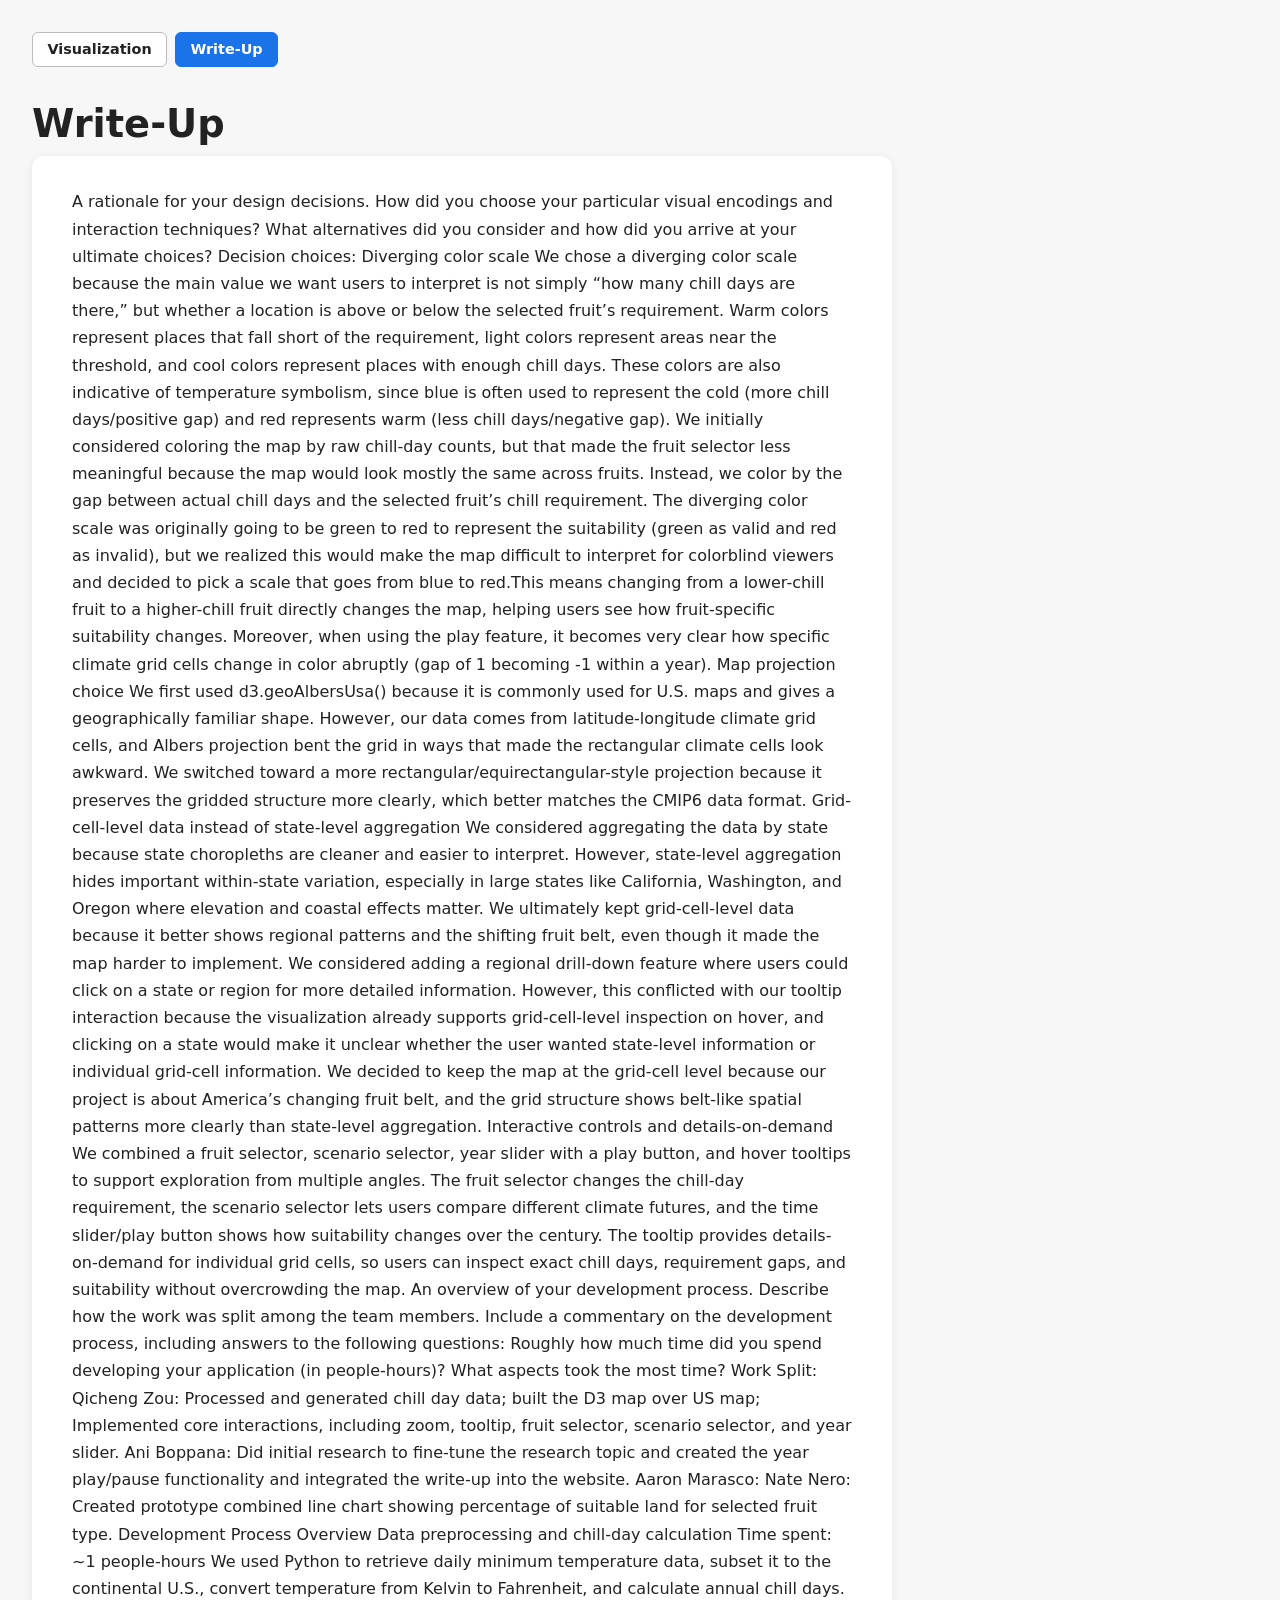
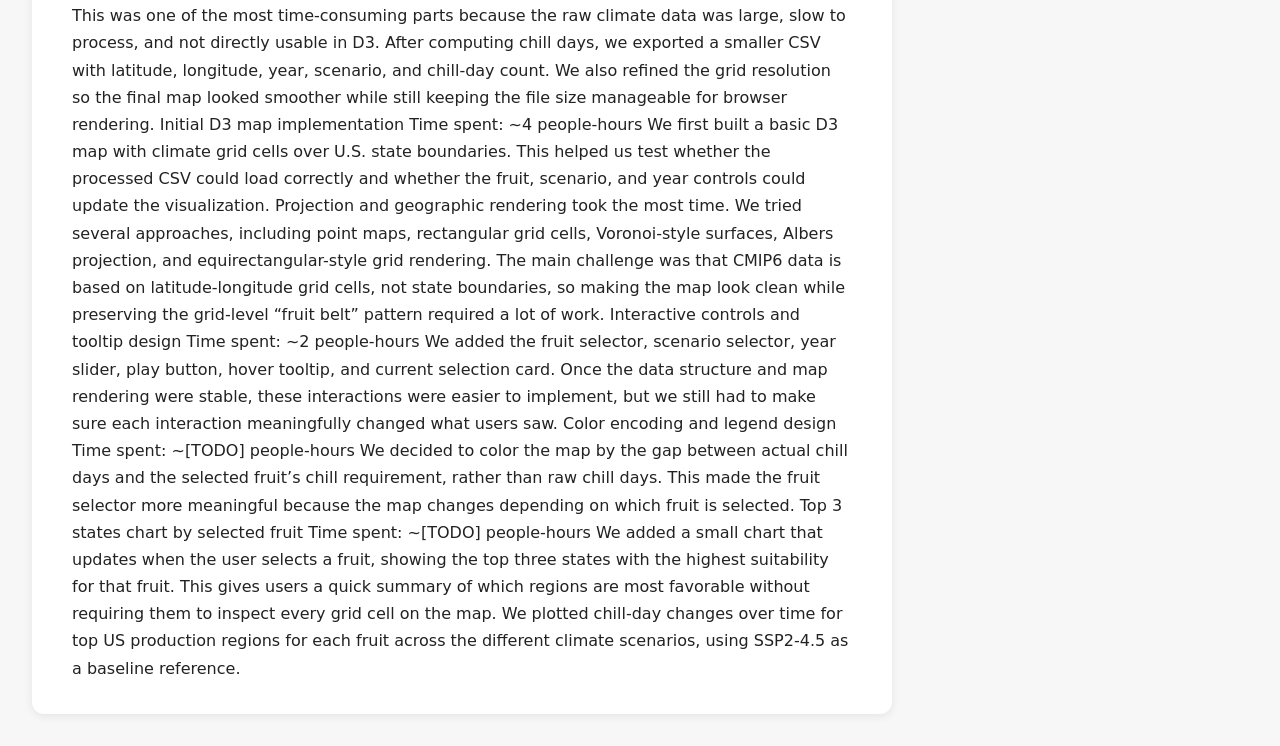
==== writeup.html @ fbb4bd8d "Create writeup.html for project documentation Added a detailed write-up on the Winter Chill Fruit Su" ====
<!DOCTYPE html>
<html lang="en">
<head>
  <meta charset="UTF-8" />
  <meta name="viewport" content="width=device-width, initial-scale=1.0" />
  <title>Write-Up — Winter Chill Fruit Suitability</title>
  <link rel="stylesheet" href="style.css" />
  <style>
    nav { display:flex; gap:0.5rem; margin-bottom:1.75rem; }
    nav a { display:inline-block; padding:0.35rem 0.9rem; border-radius:6px; border:1px solid #bbb; background:white; color:#222; font-weight:600; font-size:0.9rem; text-decoration:none; }
    nav a.active { background:#1a73e8; color:white; border-color:#1a73e8; }
    #writeup-card { background:white; border-radius:12px; padding:2rem 2.5rem; box-shadow:0 2px 10px rgb(0 0 0/.08); max-width:860px; }
    #writeup-body { min-height:300px; font-size:1rem; line-height:1.7; }
    #writeup-body h2 { border-bottom:1px solid #eee; padding-bottom:0.3em; }
    #writeup-body blockquote { border-left:4px solid #1a73e8; background:#f0f6ff; padding:0.6em 1.2em; margin:1em 0; border-radius:0 6px 6px 0; }
  </style>
</head>
<body>
  <main>
    <nav>
      <a href="index.html">Visualization</a>
      <a href="writeup.html" class="active">Write-Up</a>
    </nav>
    <h1>Write-Up</h1>
    <div id="writeup-card">
      <div id="writeup-body">
        A rationale for your design decisions. How did you choose your particular visual encodings and interaction techniques? What alternatives did you consider and how did you arrive at your ultimate choices?

Decision choices:
Diverging color scale
We chose a diverging color scale because the main value we want users to interpret is not simply “how many chill days are there,” but whether a location is above or below the selected fruit’s requirement. Warm colors represent places that fall short of the requirement, light colors represent areas near the threshold, and cool colors represent places with enough chill days. These colors are also indicative of temperature symbolism, since blue is often used to represent the cold (more chill days/positive gap) and red represents warm (less chill days/negative gap). We initially considered coloring the map by raw chill-day counts, but that made the fruit selector less meaningful because the map would look mostly the same across fruits. Instead, we color by the gap between actual chill days and the selected fruit’s chill requirement. The diverging color scale was originally going to be green to red to represent the suitability (green as valid and red as invalid), but we realized this would make the map difficult to interpret for colorblind viewers and decided to pick a scale that goes from blue to red.This means changing from a lower-chill fruit to a higher-chill fruit directly changes the map, helping users see how fruit-specific suitability changes. Moreover, when using the play feature, it becomes very clear how specific climate grid cells change in color abruptly (gap of 1 becoming -1 within a year). 
Map projection choice
We first used d3.geoAlbersUsa() because it is commonly used for U.S. maps and gives a geographically familiar shape. However, our data comes from latitude-longitude climate grid cells, and Albers projection bent the grid in ways that made the rectangular climate cells look awkward. We switched toward a more rectangular/equirectangular-style projection because it preserves the gridded structure more clearly, which better matches the CMIP6 data format.
Grid-cell-level data instead of state-level aggregation
We considered aggregating the data by state because state choropleths are cleaner and easier to interpret. However, state-level aggregation hides important within-state variation, especially in large states like California, Washington, and Oregon where elevation and coastal effects matter. We ultimately kept grid-cell-level data because it better shows regional patterns and the shifting fruit belt, even though it made the map harder to implement.
We considered adding a regional drill-down feature where users could click on a state or region for more detailed information. However, this conflicted with our tooltip interaction because the visualization already supports grid-cell-level inspection on hover, and clicking on a state would make it unclear whether the user wanted state-level information or individual grid-cell information. We decided to keep the map at the grid-cell level because our project is about America’s changing fruit belt, and the grid structure shows belt-like spatial patterns more clearly than state-level aggregation.
Interactive controls and details-on-demand
We combined a fruit selector, scenario selector, year slider with a play button, and hover tooltips to support exploration from multiple angles. The fruit selector changes the chill-day requirement, the scenario selector lets users compare different climate futures, and the time slider/play button shows how suitability changes over the century. The tooltip provides details-on-demand for individual grid cells, so users can inspect exact chill days, requirement gaps, and suitability without overcrowding the map.

An overview of your development process. Describe how the work was split among the team members. Include a commentary on the development process, including answers to the following questions: Roughly how much time did you spend developing your application (in people-hours)? What aspects took the most time?

Work Split:
Qicheng Zou: Processed and generated chill day data; built the D3 map over US map; Implemented core interactions, including zoom, tooltip, fruit selector, scenario selector, and year slider.
Ani Boppana: Did initial research to fine-tune the research topic and created the year play/pause functionality and integrated the write-up into the website.
Aaron Marasco:
Nate Nero: Created prototype combined line chart showing percentage of suitable land for selected fruit type.

Development Process Overview
Data preprocessing and chill-day calculation
Time spent: ~1 people-hours
We used Python to retrieve daily minimum temperature data, subset it to the continental U.S., convert temperature from Kelvin to Fahrenheit, and calculate annual chill days. This was one of the most time-consuming parts because the raw climate data was large, slow to process, and not directly usable in D3. After computing chill days, we exported a smaller CSV with latitude, longitude, year, scenario, and chill-day count. We also refined the grid resolution so the final map looked smoother while still keeping the file size manageable for browser rendering.
Initial D3 map implementation
Time spent: ~4 people-hours
We first built a basic D3 map with climate grid cells over U.S. state boundaries. This helped us test whether the processed CSV could load correctly and whether the fruit, scenario, and year controls could update the visualization. Projection and geographic rendering took the most time. We tried several approaches, including point maps, rectangular grid cells, Voronoi-style surfaces, Albers projection, and equirectangular-style grid rendering. The main challenge was that CMIP6 data is based on latitude-longitude grid cells, not state boundaries, so making the map look clean while preserving the grid-level “fruit belt” pattern required a lot of work.
Interactive controls and tooltip design
Time spent: ~2 people-hours
We added the fruit selector, scenario selector, year slider, play button, hover tooltip, and current selection card. Once the data structure and map rendering were stable, these interactions were easier to implement, but we still had to make sure each interaction meaningfully changed what users saw.
Color encoding and legend design
Time spent: ~[TODO] people-hours
We decided to color the map by the gap between actual chill days and the selected fruit’s chill requirement, rather than raw chill days. This made the fruit selector more meaningful because the map changes depending on which fruit is selected.
Top 3 states chart by selected fruit
Time spent: ~[TODO] people-hours
We added a small chart that updates when the user selects a fruit, showing the top three states with the highest suitability for that fruit. This gives users a quick summary of which regions are most favorable without requiring them to inspect every grid cell on the map. We plotted chill-day changes over time for top US production regions for each fruit across the different climate scenarios, using SSP2-4.5 as a baseline reference. 

      </div>
    </div>
  </main>
</body>
</html>
---- style.css ----
/* -----------------------------
   Global styles
----------------------------- */

* {
  box-sizing: border-box;
}

body {
  margin: 0;
  padding: 2rem;
  font-family: system-ui, sans-serif;
  background: #f7f7f7;
  color: #222;
  line-height: 1.5;
}

h1 {
  margin-top: 0;
  margin-bottom: 0.25rem;
  font-size: 2.4rem;
}

p {
  margin-top: 0;
}

/* -----------------------------
   Controls
----------------------------- */

#controls {
  display: flex;
  flex-wrap: wrap;
  gap: 2rem;
  align-items: center;

  background: white;
  border-radius: 12px;
  padding: 1rem 1.25rem;
  box-shadow: 0 2px 10px rgb(0 0 0 / 0.08);
  margin-bottom: 1.5rem;
}

label {
  display: flex;
  align-items: center;
  gap: 0.6rem;
  font-weight: 600;
}

select,
input[type="range"] {
  cursor: pointer;
}

select {
  padding: 0.35rem 0.5rem;
  border-radius: 6px;
  border: 1px solid #bbb;
  background: white;
}

input[type="range"] {
  width: 180px;
}

#year-label {
  font-weight: 700;
  min-width: 50px;
}

/* -----------------------------
   Main visualization layout
----------------------------- */

#vis-layout {
  display: grid;
  grid-template-columns: minmax(0, 1fr) 320px;
  gap: 1.5rem;
  align-items: start;
  margin-bottom: 1.5rem;
}

#chart-section {
  background: white;
  border-radius: 12px;
  padding: 1rem;
  box-shadow: 0 2px 10px rgb(0 0 0 / 0.08);
  overflow: hidden;
}

#map {
  width: 100%;
  height: auto;
  display: block;
  background: #f7f7f7;
  border-radius: 10px;
}

/* -----------------------------
   Sidebar (right column)
----------------------------- */

#sidebar {
  display: flex;
  flex-direction: column;
  gap: 1rem;
}

/* -----------------------------
   Current selection panel
----------------------------- */

#details {
  background: white;
  border-radius: 12px;
  padding: 1.25rem;
  box-shadow: 0 2px 10px rgb(0 0 0 / 0.08);
}

#details h2 {
  margin-top: 0;
  margin-bottom: 1rem;
}

#selection-summary {
  margin: 0;
}

/* -----------------------------
   Legend
----------------------------- */

#legend {
  background: white;
  border-radius: 12px;
  padding: 1.25rem;
  box-shadow: 0 2px 10px rgb(0 0 0 / 0.08);
}

#legend h2 {
  margin: 0 0 0.5rem;
}

#legend-caption {
  margin: 0 0 0.75rem;
  font-size: 0.9rem;
  color: #444;
}

#legend-svg {
  width: 100%;
  height: auto;
  display: block;
}

.legend-help {
  margin: 0.6rem 0 0;
  font-size: 0.75rem;
  color: #666;
  line-height: 1.3;
}

/* -----------------------------
   Map cells
----------------------------- */

.climate-cell {
  transition: fill 0.25s ease;
}

.climate-cell:hover {
  stroke: black;
  stroke-width: 1px;
}

#production-caption {
  margin: 0 0 0.5rem;
  font-size: 0.85rem;
  color: #444;
}

.region-label text {
  paint-order: stroke;
  stroke: white;
  stroke-width: 3.5;
  stroke-linejoin: round;
  fill: #111;
  font-size: 11px;
  font-weight: 600;
  pointer-events: none;
  user-select: none;
}

.region-label circle {
  stroke: white;
  stroke-width: 1;
}

/* -----------------------------
   Impact chart
----------------------------- */

#impact-chart-section {
  background: white;
  border-radius: 12px;
  padding: 1rem 1.25rem 1.25rem;
  box-shadow: 0 2px 10px rgb(0 0 0 / 0.08);
  margin-bottom: 1.5rem;
}

#impact-chart-section h2 {
  margin: 0 0 0.25rem;
  font-size: 1.2rem;
}

#impact-chart-subtitle {
  margin: 0 0 0.5rem;
  font-size: 0.9rem;
  color: #555;
}

#impact-chart-legend {
  display: flex;
  flex-wrap: wrap;
  justify-content: center;
  gap: 1.25rem;
  font-size: 0.85rem;
  margin: 0.25rem 0 0.5rem;
  color: #333;
}

#impact-chart-legend .legend-item {
  display: inline-flex;
  align-items: center;
  gap: 0.4rem;
}

#impact-chart-legend .legend-swatch {
  display: inline-block;
  width: 22px;
  height: 3px;
  border-radius: 1px;
}

#impact-chart {
  width: 100%;
  height: auto;
  display: block;
}

.impact-chart-caption,
.impact-chart-note {
  margin: 0.5rem 0 0;
  font-size: 12px;
  color: #666;
  line-height: 1.4;
}

/* -----------------------------
   Tooltip
----------------------------- */

#tooltip {
  position: absolute;
  opacity: 0;
  pointer-events: none;

  background: white;
  color: #222;

  border: 1px solid #bbb;
  border-radius: 8px;

  padding: 0.75rem;
  font-size: 0.9rem;

  box-shadow: 0 4px 12px rgb(0 0 0 / 0.15);

  max-width: 260px;

  transition: opacity 0.12s ease;
}

/* -----------------------------
   Responsive
----------------------------- */

@media (max-width: 900px) {
  #vis-layout {
    grid-template-columns: 1fr;
  }
}

@media (max-width: 800px) {
  body {
    padding: 1rem;
  }

  #controls {
    flex-direction: column;
    align-items: flex-start;
    gap: 1rem;
  }

  input[type="range"] {
    width: 100%;
  }
}

#play-btn {
  padding: 0.35rem 0.9rem;
  border-radius: 6px;
  border: 1px solid #bbb;
  background: white;
  font-weight: 600;
  font-size: 0.9rem;
  cursor: pointer;
  transition: background 0.15s, color 0.15s, border-color 0.15s;
  white-space: nowrap;
}

#play-btn:hover {
  background: #f0f0f0;
}

#play-btn.playing {
  background: #1a73e8;
  color: white;
  border-color: #1a73e8;
}

#play-btn.playing:hover {
  background: #1558b0;
}
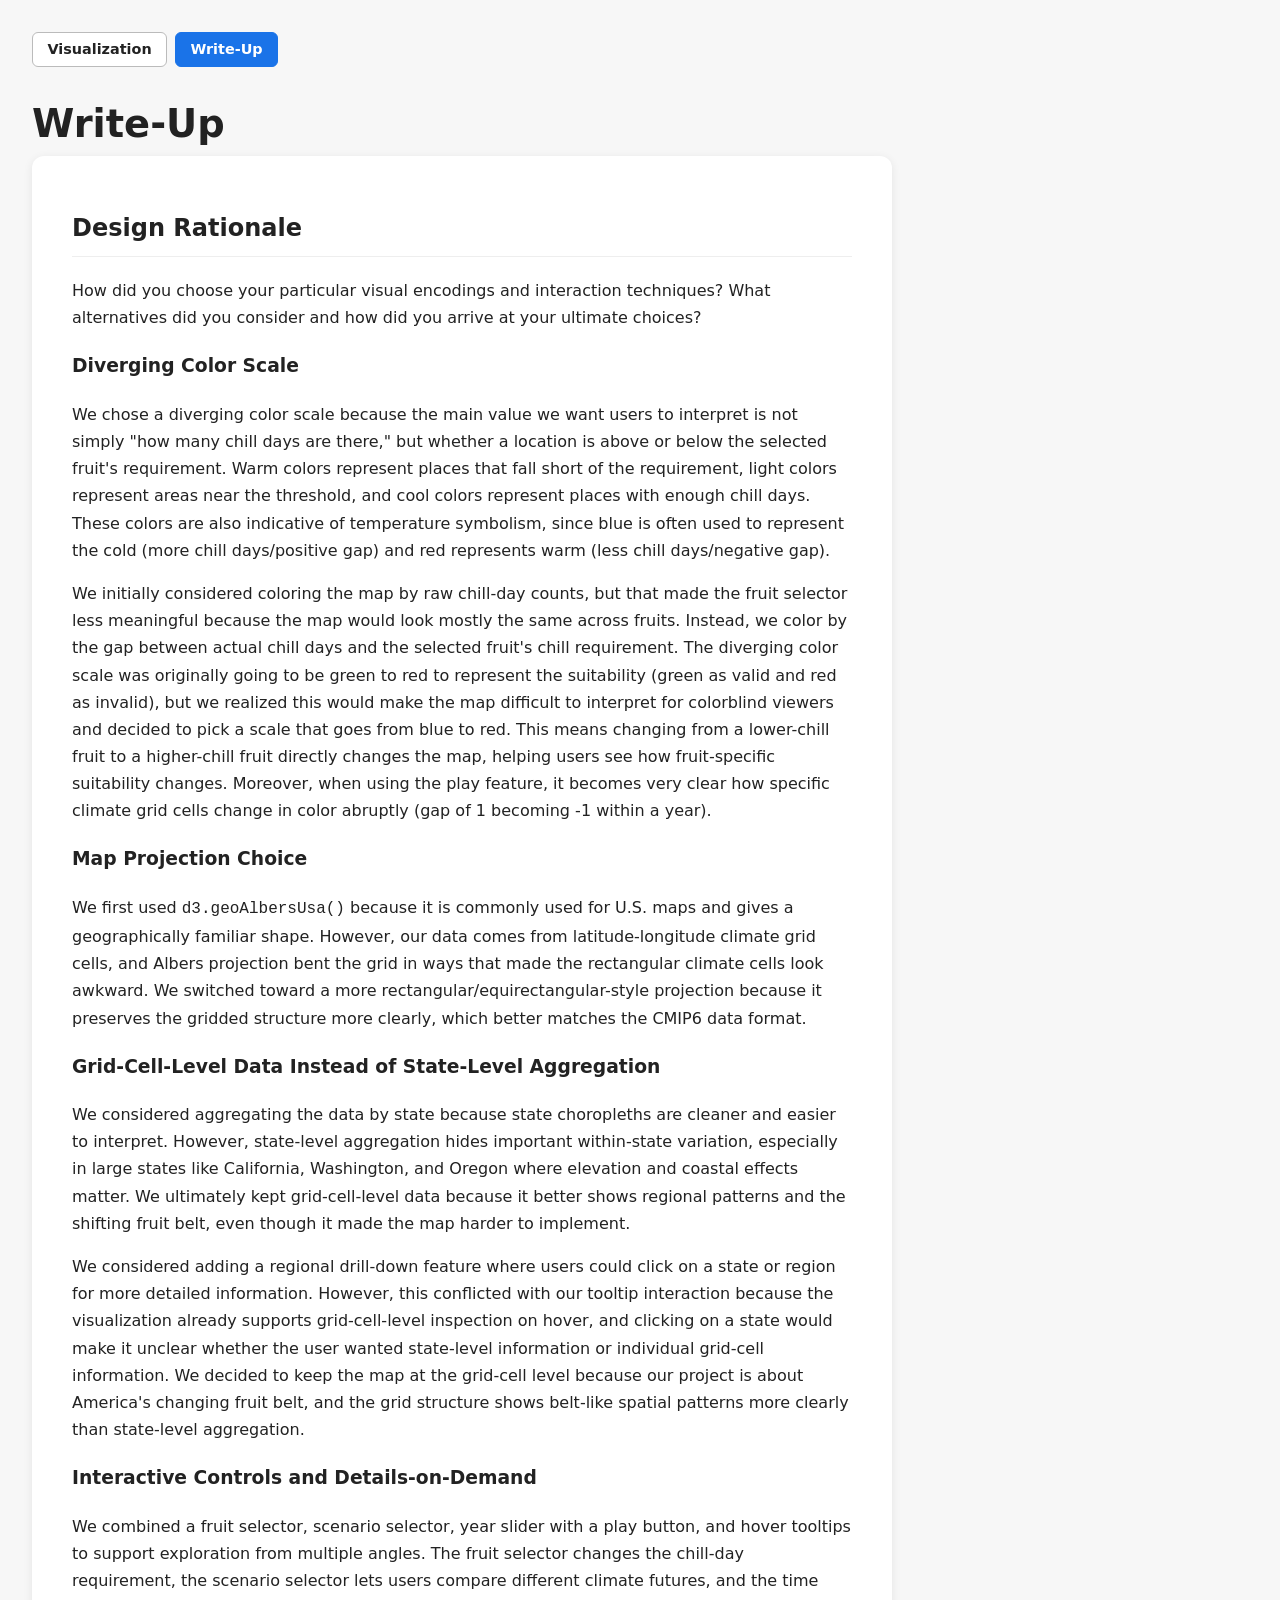
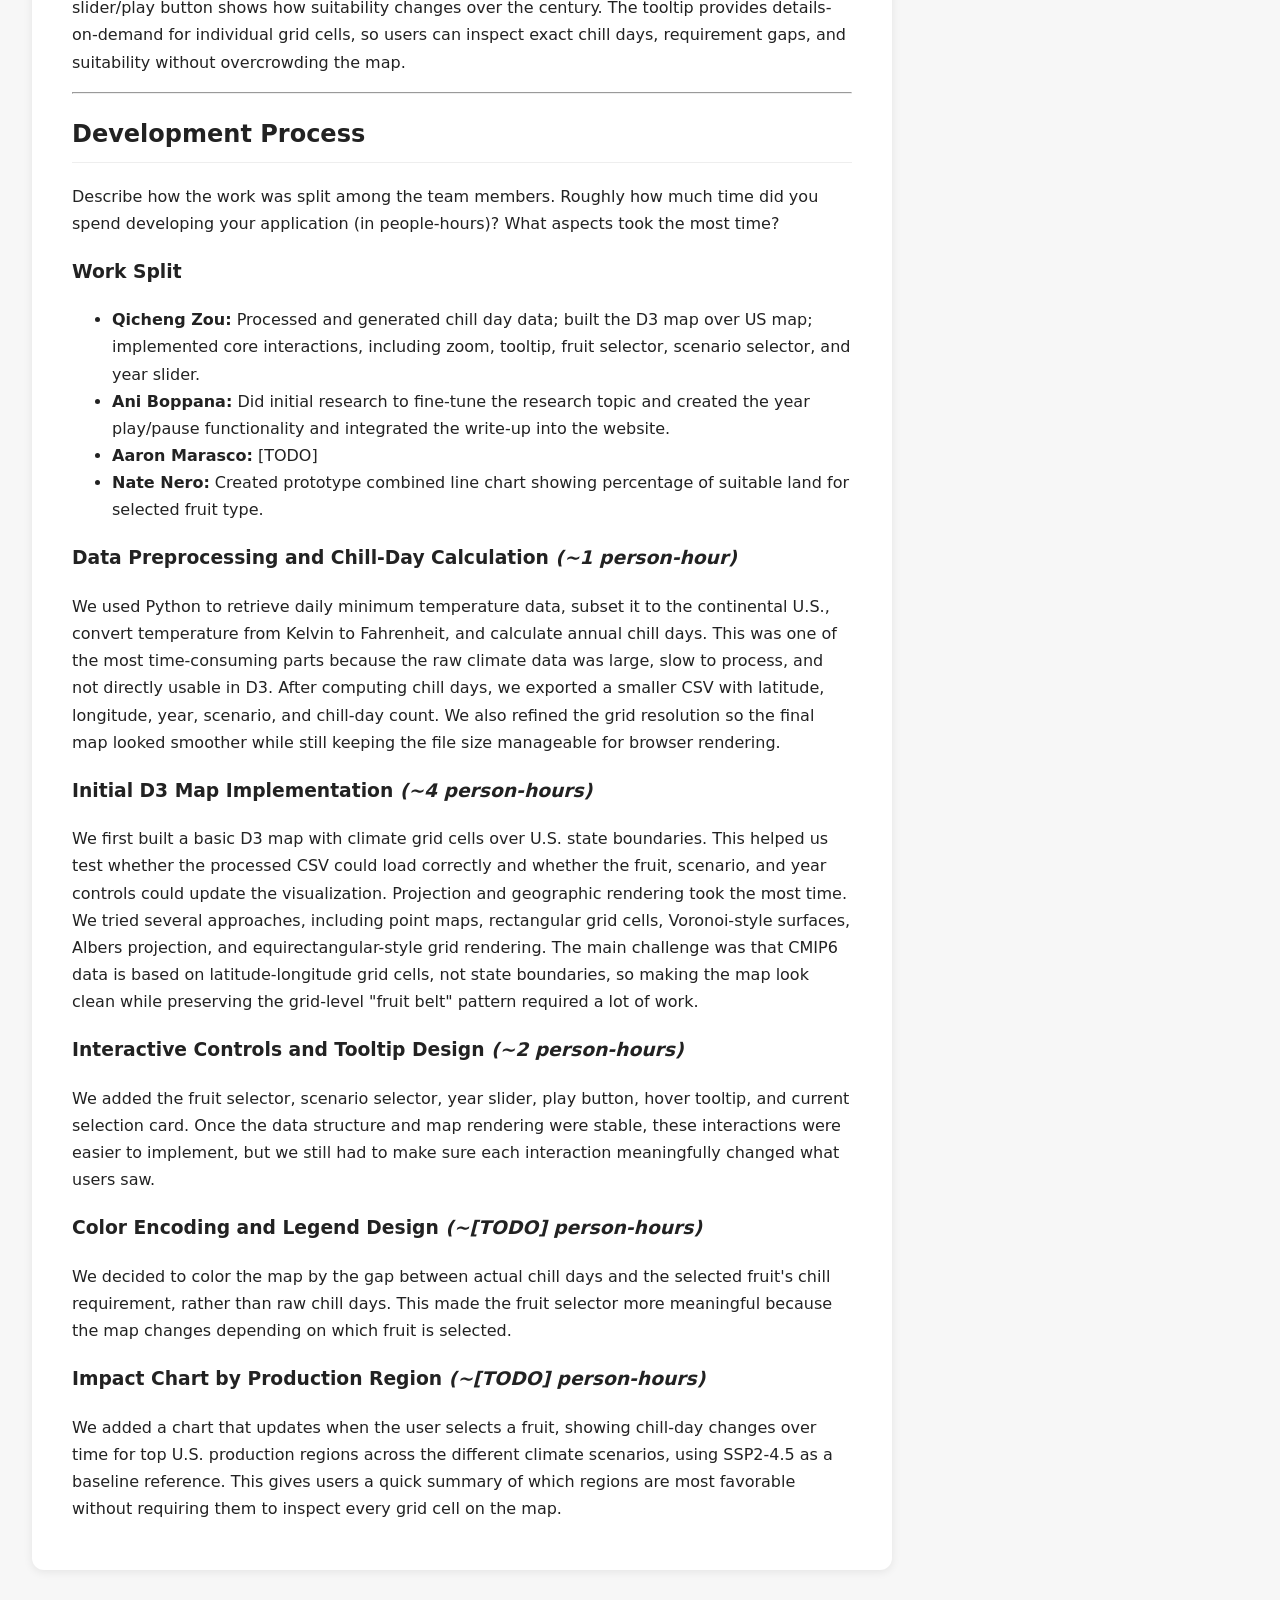
==== commit f5342e18: "Update writeup.html" ====
--- a/writeup.html
+++ b/writeup.html
@@ -24,45 +24,53 @@
     <h1>Write-Up</h1>
     <div id="writeup-card">
       <div id="writeup-body">
-        A rationale for your design decisions. How did you choose your particular visual encodings and interaction techniques? What alternatives did you consider and how did you arrive at your ultimate choices?
 
-Decision choices:
-Diverging color scale
-We chose a diverging color scale because the main value we want users to interpret is not simply “how many chill days are there,” but whether a location is above or below the selected fruit’s requirement. Warm colors represent places that fall short of the requirement, light colors represent areas near the threshold, and cool colors represent places with enough chill days. These colors are also indicative of temperature symbolism, since blue is often used to represent the cold (more chill days/positive gap) and red represents warm (less chill days/negative gap). We initially considered coloring the map by raw chill-day counts, but that made the fruit selector less meaningful because the map would look mostly the same across fruits. Instead, we color by the gap between actual chill days and the selected fruit’s chill requirement. The diverging color scale was originally going to be green to red to represent the suitability (green as valid and red as invalid), but we realized this would make the map difficult to interpret for colorblind viewers and decided to pick a scale that goes from blue to red.This means changing from a lower-chill fruit to a higher-chill fruit directly changes the map, helping users see how fruit-specific suitability changes. Moreover, when using the play feature, it becomes very clear how specific climate grid cells change in color abruptly (gap of 1 becoming -1 within a year). 
-Map projection choice
-We first used d3.geoAlbersUsa() because it is commonly used for U.S. maps and gives a geographically familiar shape. However, our data comes from latitude-longitude climate grid cells, and Albers projection bent the grid in ways that made the rectangular climate cells look awkward. We switched toward a more rectangular/equirectangular-style projection because it preserves the gridded structure more clearly, which better matches the CMIP6 data format.
-Grid-cell-level data instead of state-level aggregation
-We considered aggregating the data by state because state choropleths are cleaner and easier to interpret. However, state-level aggregation hides important within-state variation, especially in large states like California, Washington, and Oregon where elevation and coastal effects matter. We ultimately kept grid-cell-level data because it better shows regional patterns and the shifting fruit belt, even though it made the map harder to implement.
-We considered adding a regional drill-down feature where users could click on a state or region for more detailed information. However, this conflicted with our tooltip interaction because the visualization already supports grid-cell-level inspection on hover, and clicking on a state would make it unclear whether the user wanted state-level information or individual grid-cell information. We decided to keep the map at the grid-cell level because our project is about America’s changing fruit belt, and the grid structure shows belt-like spatial patterns more clearly than state-level aggregation.
-Interactive controls and details-on-demand
-We combined a fruit selector, scenario selector, year slider with a play button, and hover tooltips to support exploration from multiple angles. The fruit selector changes the chill-day requirement, the scenario selector lets users compare different climate futures, and the time slider/play button shows how suitability changes over the century. The tooltip provides details-on-demand for individual grid cells, so users can inspect exact chill days, requirement gaps, and suitability without overcrowding the map.
+  <h2>Design Rationale</h2>
+  <p>How did you choose your particular visual encodings and interaction techniques? What alternatives did you consider and how did you arrive at your ultimate choices?</p>
 
-An overview of your development process. Describe how the work was split among the team members. Include a commentary on the development process, including answers to the following questions: Roughly how much time did you spend developing your application (in people-hours)? What aspects took the most time?
+  <h3>Diverging Color Scale</h3>
+  <p>We chose a diverging color scale because the main value we want users to interpret is not simply "how many chill days are there," but whether a location is above or below the selected fruit's requirement. Warm colors represent places that fall short of the requirement, light colors represent areas near the threshold, and cool colors represent places with enough chill days. These colors are also indicative of temperature symbolism, since blue is often used to represent the cold (more chill days/positive gap) and red represents warm (less chill days/negative gap).</p>
+  <p>We initially considered coloring the map by raw chill-day counts, but that made the fruit selector less meaningful because the map would look mostly the same across fruits. Instead, we color by the gap between actual chill days and the selected fruit's chill requirement. The diverging color scale was originally going to be green to red to represent the suitability (green as valid and red as invalid), but we realized this would make the map difficult to interpret for colorblind viewers and decided to pick a scale that goes from blue to red. This means changing from a lower-chill fruit to a higher-chill fruit directly changes the map, helping users see how fruit-specific suitability changes. Moreover, when using the play feature, it becomes very clear how specific climate grid cells change in color abruptly (gap of 1 becoming -1 within a year).</p>
 
-Work Split:
-Qicheng Zou: Processed and generated chill day data; built the D3 map over US map; Implemented core interactions, including zoom, tooltip, fruit selector, scenario selector, and year slider.
-Ani Boppana: Did initial research to fine-tune the research topic and created the year play/pause functionality and integrated the write-up into the website.
-Aaron Marasco:
-Nate Nero: Created prototype combined line chart showing percentage of suitable land for selected fruit type.
+  <h3>Map Projection Choice</h3>
+  <p>We first used <code>d3.geoAlbersUsa()</code> because it is commonly used for U.S. maps and gives a geographically familiar shape. However, our data comes from latitude-longitude climate grid cells, and Albers projection bent the grid in ways that made the rectangular climate cells look awkward. We switched toward a more rectangular/equirectangular-style projection because it preserves the gridded structure more clearly, which better matches the CMIP6 data format.</p>
 
-Development Process Overview
-Data preprocessing and chill-day calculation
-Time spent: ~1 people-hours
-We used Python to retrieve daily minimum temperature data, subset it to the continental U.S., convert temperature from Kelvin to Fahrenheit, and calculate annual chill days. This was one of the most time-consuming parts because the raw climate data was large, slow to process, and not directly usable in D3. After computing chill days, we exported a smaller CSV with latitude, longitude, year, scenario, and chill-day count. We also refined the grid resolution so the final map looked smoother while still keeping the file size manageable for browser rendering.
-Initial D3 map implementation
-Time spent: ~4 people-hours
-We first built a basic D3 map with climate grid cells over U.S. state boundaries. This helped us test whether the processed CSV could load correctly and whether the fruit, scenario, and year controls could update the visualization. Projection and geographic rendering took the most time. We tried several approaches, including point maps, rectangular grid cells, Voronoi-style surfaces, Albers projection, and equirectangular-style grid rendering. The main challenge was that CMIP6 data is based on latitude-longitude grid cells, not state boundaries, so making the map look clean while preserving the grid-level “fruit belt” pattern required a lot of work.
-Interactive controls and tooltip design
-Time spent: ~2 people-hours
-We added the fruit selector, scenario selector, year slider, play button, hover tooltip, and current selection card. Once the data structure and map rendering were stable, these interactions were easier to implement, but we still had to make sure each interaction meaningfully changed what users saw.
-Color encoding and legend design
-Time spent: ~[TODO] people-hours
-We decided to color the map by the gap between actual chill days and the selected fruit’s chill requirement, rather than raw chill days. This made the fruit selector more meaningful because the map changes depending on which fruit is selected.
-Top 3 states chart by selected fruit
-Time spent: ~[TODO] people-hours
-We added a small chart that updates when the user selects a fruit, showing the top three states with the highest suitability for that fruit. This gives users a quick summary of which regions are most favorable without requiring them to inspect every grid cell on the map. We plotted chill-day changes over time for top US production regions for each fruit across the different climate scenarios, using SSP2-4.5 as a baseline reference. 
+  <h3>Grid-Cell-Level Data Instead of State-Level Aggregation</h3>
+  <p>We considered aggregating the data by state because state choropleths are cleaner and easier to interpret. However, state-level aggregation hides important within-state variation, especially in large states like California, Washington, and Oregon where elevation and coastal effects matter. We ultimately kept grid-cell-level data because it better shows regional patterns and the shifting fruit belt, even though it made the map harder to implement.</p>
+  <p>We considered adding a regional drill-down feature where users could click on a state or region for more detailed information. However, this conflicted with our tooltip interaction because the visualization already supports grid-cell-level inspection on hover, and clicking on a state would make it unclear whether the user wanted state-level information or individual grid-cell information. We decided to keep the map at the grid-cell level because our project is about America's changing fruit belt, and the grid structure shows belt-like spatial patterns more clearly than state-level aggregation.</p>
 
-      </div>
+  <h3>Interactive Controls and Details-on-Demand</h3>
+  <p>We combined a fruit selector, scenario selector, year slider with a play button, and hover tooltips to support exploration from multiple angles. The fruit selector changes the chill-day requirement, the scenario selector lets users compare different climate futures, and the time slider/play button shows how suitability changes over the century. The tooltip provides details-on-demand for individual grid cells, so users can inspect exact chill days, requirement gaps, and suitability without overcrowding the map.</p>
+
+  <hr>
+
+  <h2>Development Process</h2>
+  <p>Describe how the work was split among the team members. Roughly how much time did you spend developing your application (in people-hours)? What aspects took the most time?</p>
+
+  <h3>Work Split</h3>
+  <ul>
+    <li><strong>Qicheng Zou:</strong> Processed and generated chill day data; built the D3 map over US map; implemented core interactions, including zoom, tooltip, fruit selector, scenario selector, and year slider.</li>
+    <li><strong>Ani Boppana:</strong> Did initial research to fine-tune the research topic and created the year play/pause functionality and integrated the write-up into the website.</li>
+    <li><strong>Aaron Marasco:</strong> [TODO]</li>
+    <li><strong>Nate Nero:</strong> Created prototype combined line chart showing percentage of suitable land for selected fruit type.</li>
+  </ul>
+
+  <h3>Data Preprocessing and Chill-Day Calculation <em>(~1 person-hour)</em></h3>
+  <p>We used Python to retrieve daily minimum temperature data, subset it to the continental U.S., convert temperature from Kelvin to Fahrenheit, and calculate annual chill days. This was one of the most time-consuming parts because the raw climate data was large, slow to process, and not directly usable in D3. After computing chill days, we exported a smaller CSV with latitude, longitude, year, scenario, and chill-day count. We also refined the grid resolution so the final map looked smoother while still keeping the file size manageable for browser rendering.</p>
+
+  <h3>Initial D3 Map Implementation <em>(~4 person-hours)</em></h3>
+  <p>We first built a basic D3 map with climate grid cells over U.S. state boundaries. This helped us test whether the processed CSV could load correctly and whether the fruit, scenario, and year controls could update the visualization. Projection and geographic rendering took the most time. We tried several approaches, including point maps, rectangular grid cells, Voronoi-style surfaces, Albers projection, and equirectangular-style grid rendering. The main challenge was that CMIP6 data is based on latitude-longitude grid cells, not state boundaries, so making the map look clean while preserving the grid-level "fruit belt" pattern required a lot of work.</p>
+
+  <h3>Interactive Controls and Tooltip Design <em>(~2 person-hours)</em></h3>
+  <p>We added the fruit selector, scenario selector, year slider, play button, hover tooltip, and current selection card. Once the data structure and map rendering were stable, these interactions were easier to implement, but we still had to make sure each interaction meaningfully changed what users saw.</p>
+
+  <h3>Color Encoding and Legend Design <em>(~[TODO] person-hours)</em></h3>
+  <p>We decided to color the map by the gap between actual chill days and the selected fruit's chill requirement, rather than raw chill days. This made the fruit selector more meaningful because the map changes depending on which fruit is selected.</p>
+
+  <h3>Impact Chart by Production Region <em>(~[TODO] person-hours)</em></h3>
+  <p>We added a chart that updates when the user selects a fruit, showing chill-day changes over time for top U.S. production regions across the different climate scenarios, using SSP2-4.5 as a baseline reference. This gives users a quick summary of which regions are most favorable without requiring them to inspect every grid cell on the map.</p>
+
+</div>
     </div>
   </main>
 </body>
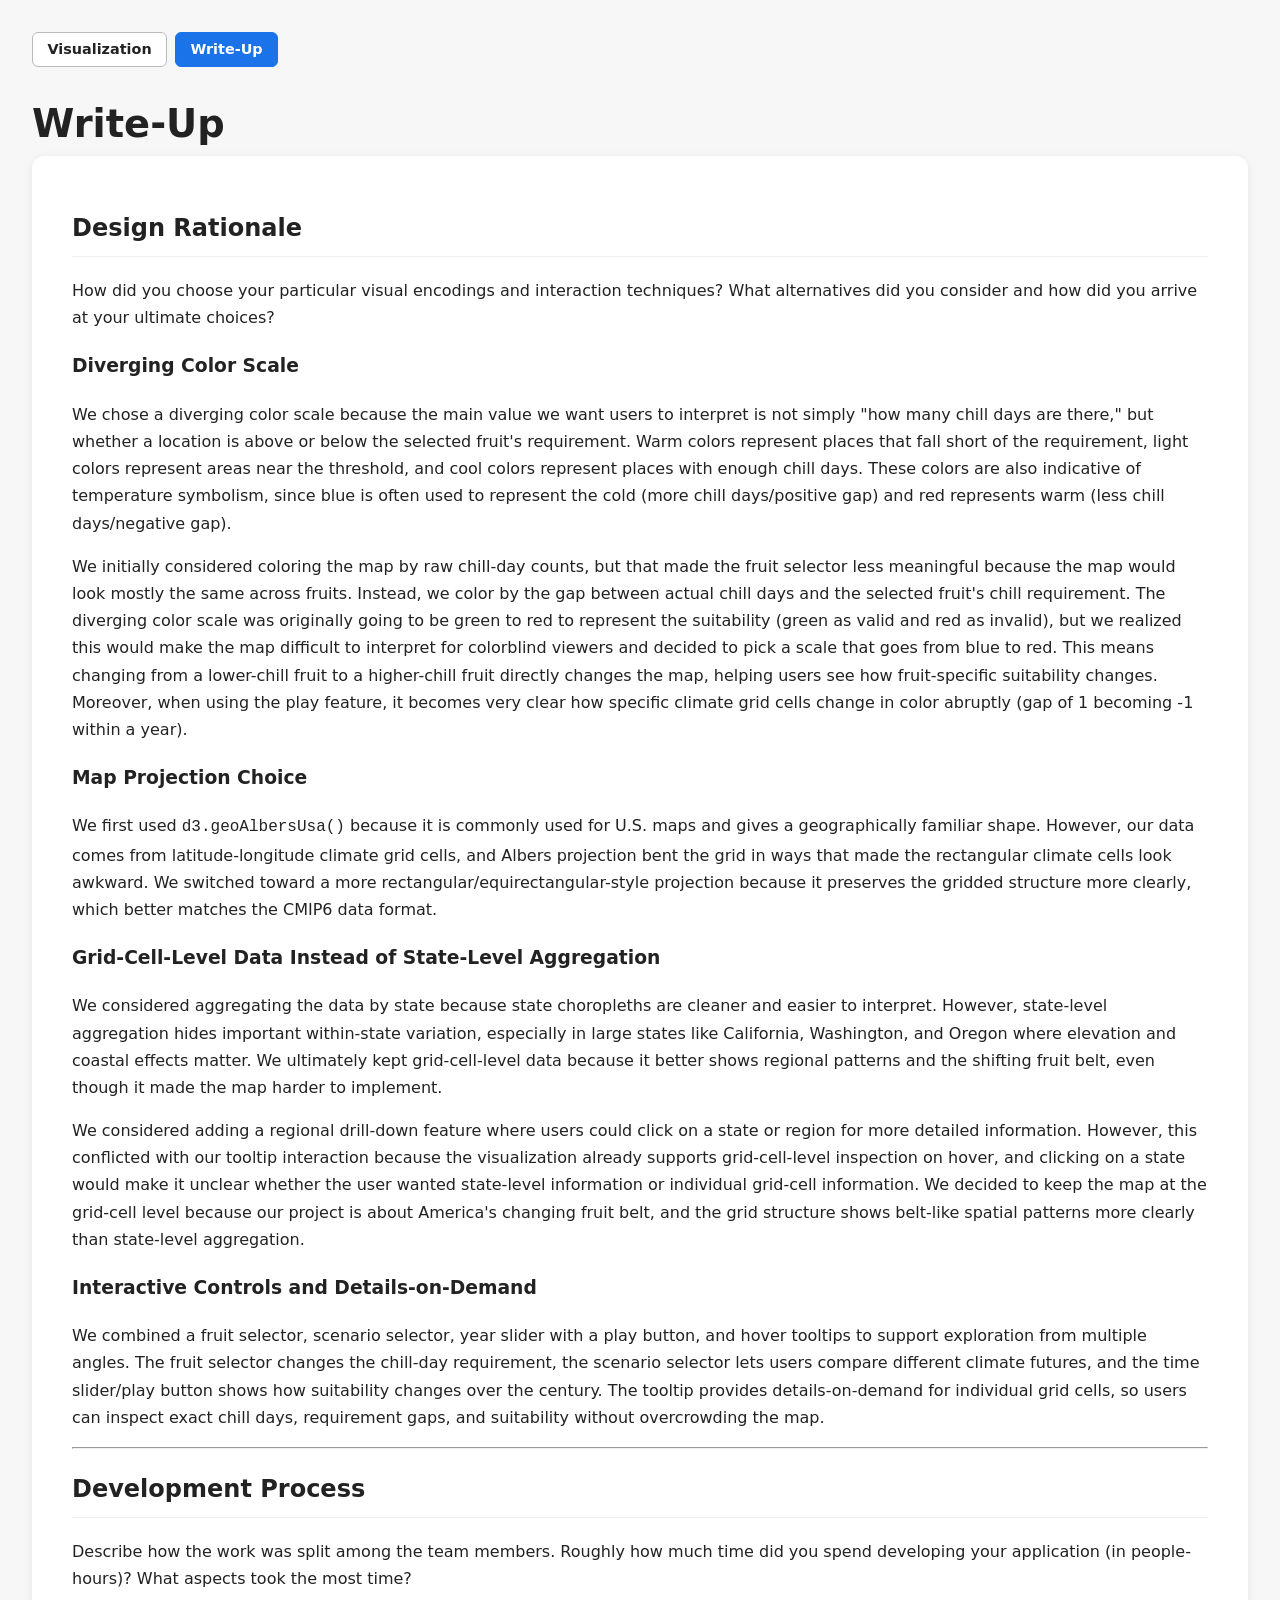
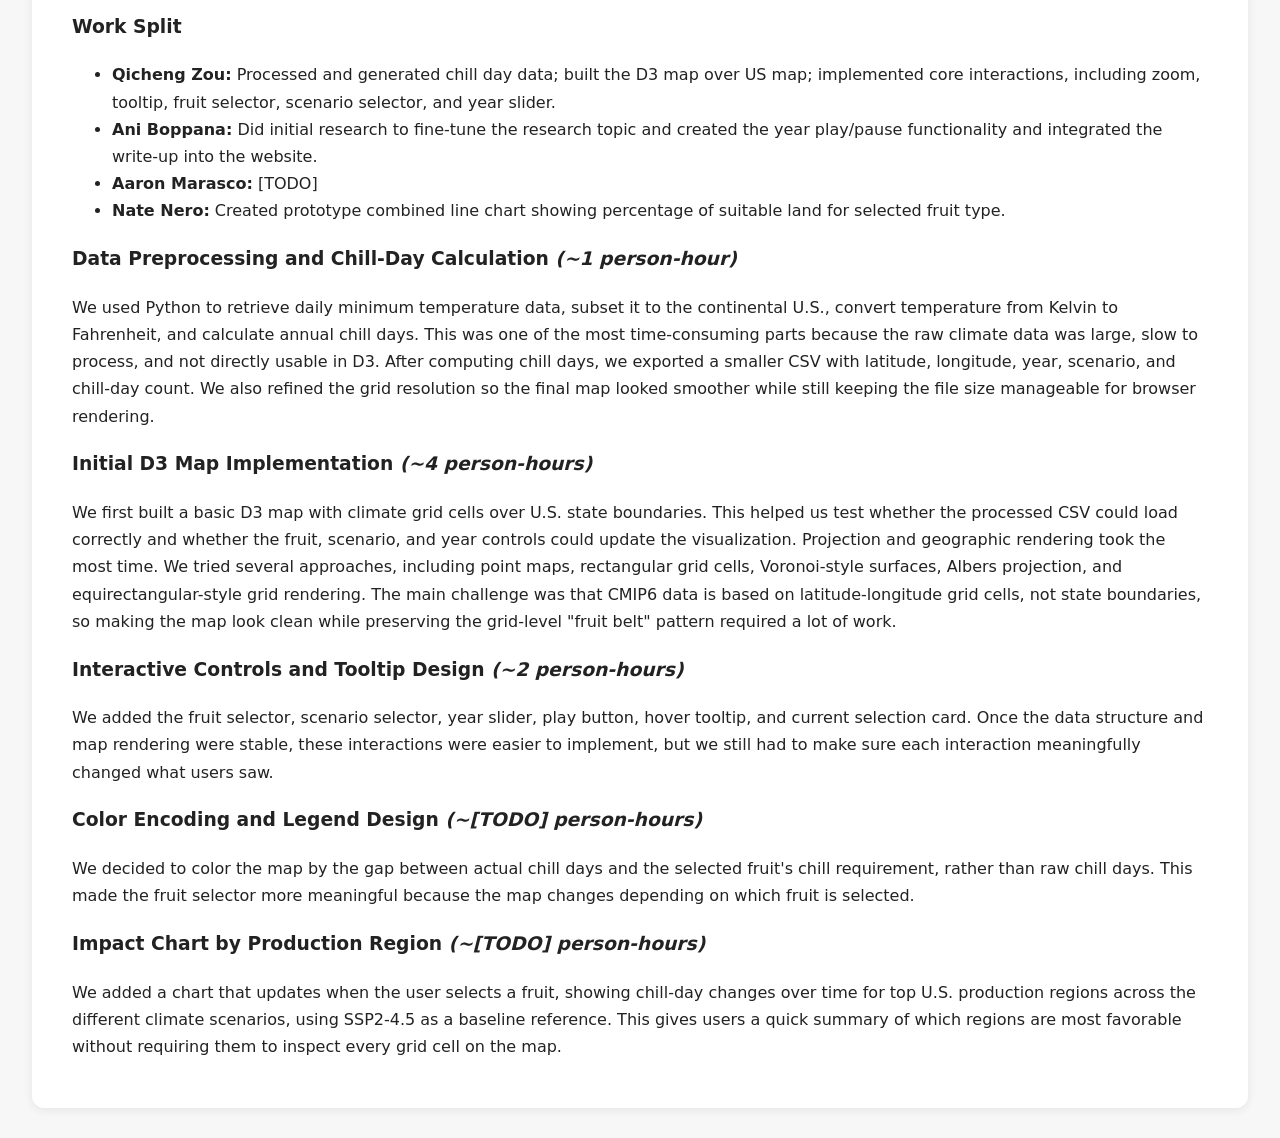
==== commit a96e117a: "Update writeup.html" ====
--- a/writeup.html
+++ b/writeup.html
@@ -9,7 +9,7 @@
     nav { display:flex; gap:0.5rem; margin-bottom:1.75rem; }
     nav a { display:inline-block; padding:0.35rem 0.9rem; border-radius:6px; border:1px solid #bbb; background:white; color:#222; font-weight:600; font-size:0.9rem; text-decoration:none; }
     nav a.active { background:#1a73e8; color:white; border-color:#1a73e8; }
-    #writeup-card { background:white; border-radius:12px; padding:2rem 2.5rem; box-shadow:0 2px 10px rgb(0 0 0/.08); max-width:860px; }
+    #writeup-card { background:white; border-radius:12px; padding:2rem 2.5rem; box-shadow:0 2px 10px rgb(0 0 0/.08); }
     #writeup-body { min-height:300px; font-size:1rem; line-height:1.7; }
     #writeup-body h2 { border-bottom:1px solid #eee; padding-bottom:0.3em; }
     #writeup-body blockquote { border-left:4px solid #1a73e8; background:#f0f6ff; padding:0.6em 1.2em; margin:1em 0; border-radius:0 6px 6px 0; }
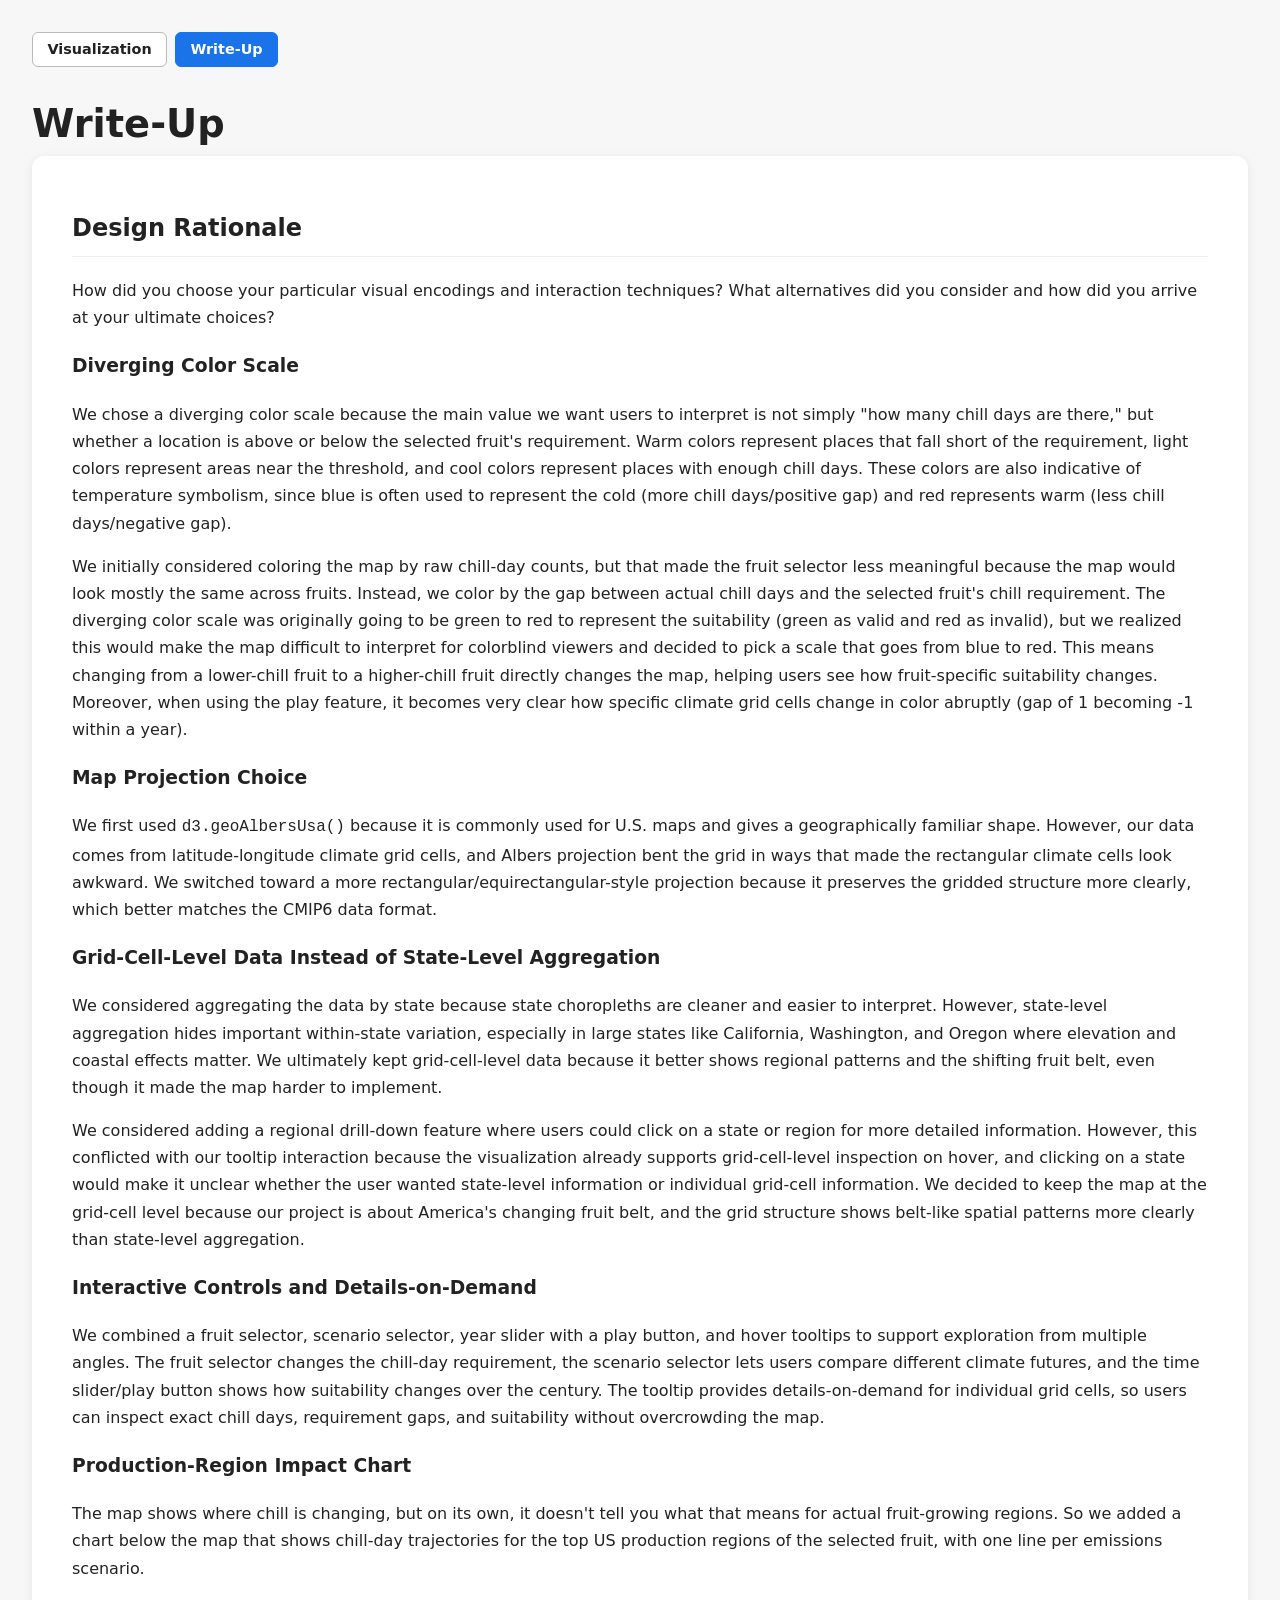
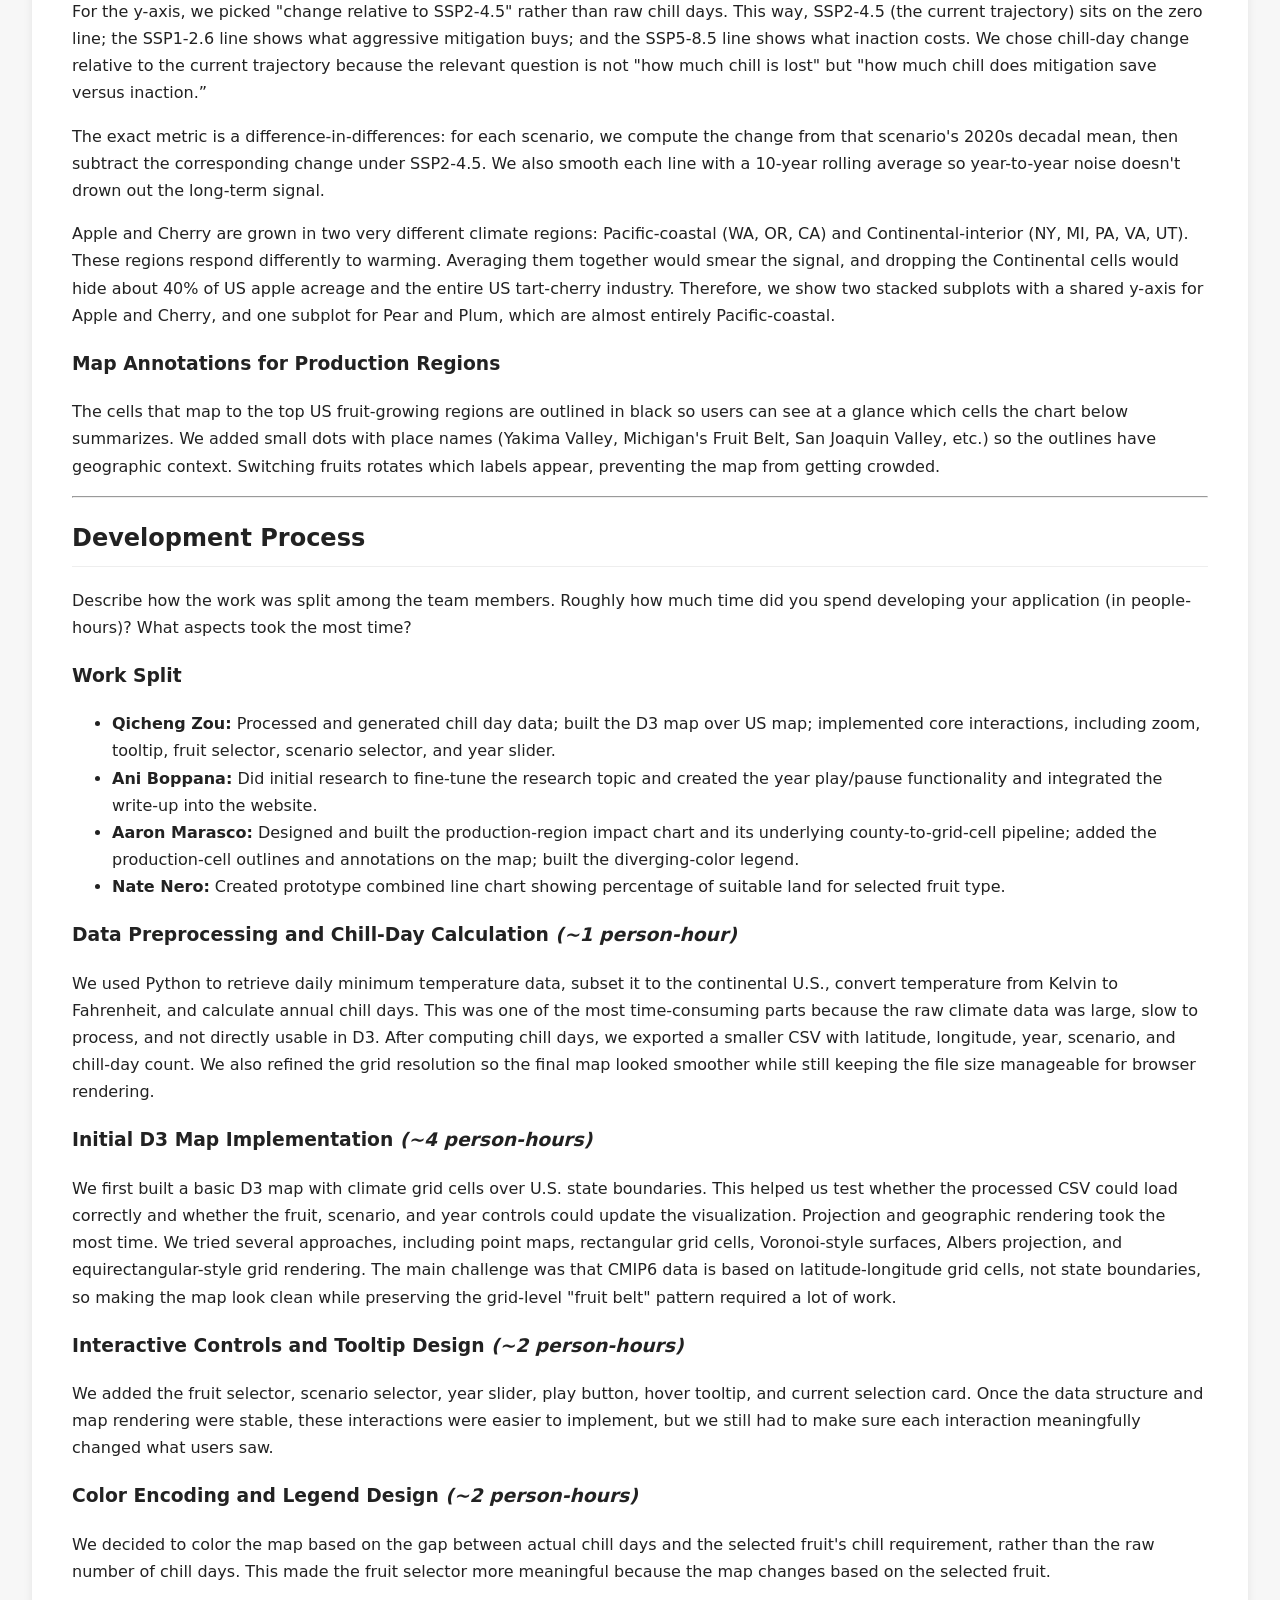
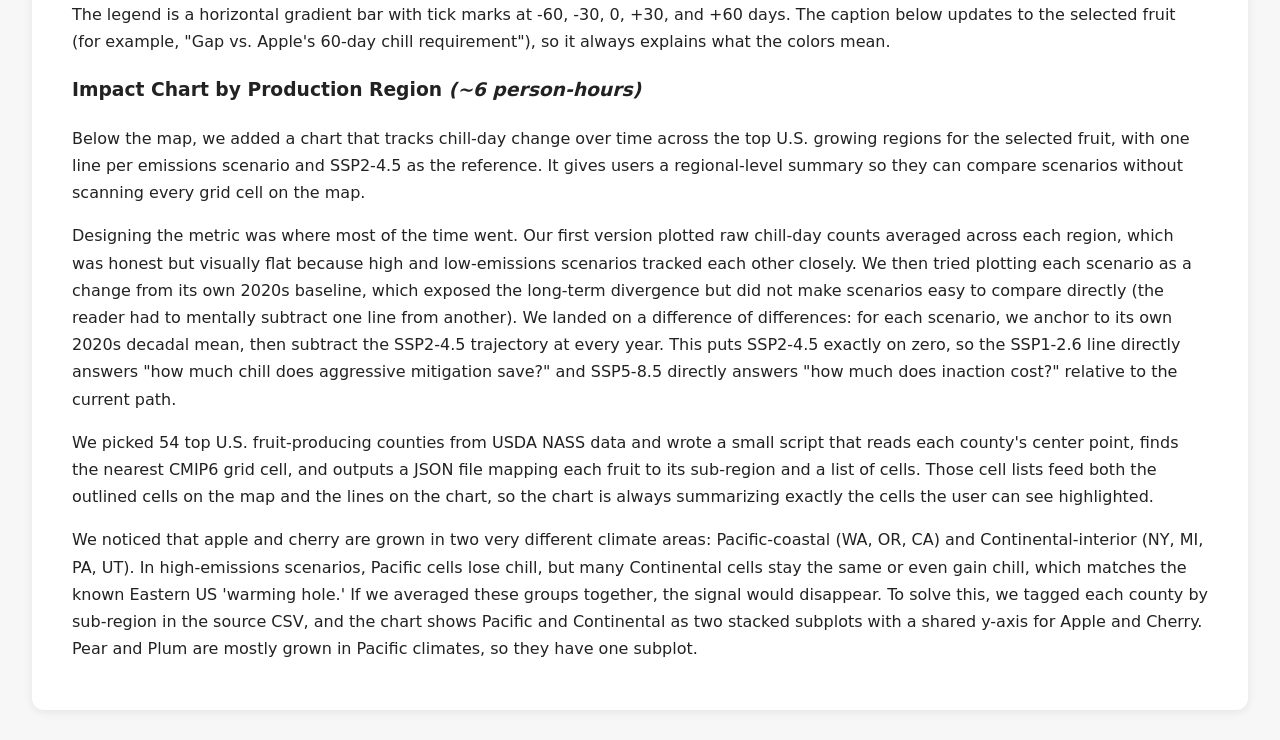
==== commit b2a1c1c5: "aaron-updated writeup.html" ====
--- a/writeup.html
+++ b/writeup.html
@@ -42,6 +42,15 @@
   <h3>Interactive Controls and Details-on-Demand</h3>
   <p>We combined a fruit selector, scenario selector, year slider with a play button, and hover tooltips to support exploration from multiple angles. The fruit selector changes the chill-day requirement, the scenario selector lets users compare different climate futures, and the time slider/play button shows how suitability changes over the century. The tooltip provides details-on-demand for individual grid cells, so users can inspect exact chill days, requirement gaps, and suitability without overcrowding the map.</p>
 
+  <h3>Production-Region Impact Chart</h3>
+  <p>The map shows where chill is changing, but on its own, it doesn't tell you what that means for actual fruit-growing regions. So we added a chart below the map that shows chill-day trajectories for the top US production regions of the selected fruit, with one line per emissions scenario.</p>
+  <p>For the y-axis, we picked "change relative to SSP2-4.5" rather than raw chill days. This way, SSP2-4.5 (the current trajectory) sits on the zero line; the SSP1-2.6 line shows what aggressive mitigation buys; and the SSP5-8.5 line shows what inaction costs. We chose chill-day change relative to the current trajectory because the relevant question is not "how much chill is lost" but "how much chill does mitigation save versus inaction.&rdquo;</p>
+  <p>The exact metric is a difference-in-differences: for each scenario, we compute the change from that scenario's 2020s decadal mean, then subtract the corresponding change under SSP2-4.5. We also smooth each line with a 10-year rolling average so year-to-year noise doesn't drown out the long-term signal.</p>
+  <p>Apple and Cherry are grown in two very different climate regions: Pacific-coastal (WA, OR, CA) and Continental-interior (NY, MI, PA, VA, UT). These regions respond differently to warming. Averaging them together would smear the signal, and dropping the Continental cells would hide about 40% of US apple acreage and the entire US tart-cherry industry. Therefore, we show two stacked subplots with a shared y-axis for Apple and Cherry, and one subplot for Pear and Plum, which are almost entirely Pacific-coastal.</p>
+
+  <h3>Map Annotations for Production Regions</h3>
+  <p>The cells that map to the top US fruit-growing regions are outlined in black so users can see at a glance which cells the chart below summarizes. We added small dots with place names (Yakima Valley, Michigan's Fruit Belt, San Joaquin Valley, etc.) so the outlines have geographic context. Switching fruits rotates which labels appear, preventing the map from getting crowded.</p>
+
   <hr>
 
   <h2>Development Process</h2>
@@ -51,7 +60,7 @@
   <ul>
     <li><strong>Qicheng Zou:</strong> Processed and generated chill day data; built the D3 map over US map; implemented core interactions, including zoom, tooltip, fruit selector, scenario selector, and year slider.</li>
     <li><strong>Ani Boppana:</strong> Did initial research to fine-tune the research topic and created the year play/pause functionality and integrated the write-up into the website.</li>
-    <li><strong>Aaron Marasco:</strong> [TODO]</li>
+    <li><strong>Aaron Marasco:</strong> Designed and built the production-region impact chart and its underlying county-to-grid-cell pipeline; added the production-cell outlines and annotations on the map; built the diverging-color legend.</li>
     <li><strong>Nate Nero:</strong> Created prototype combined line chart showing percentage of suitable land for selected fruit type.</li>
   </ul>
 
@@ -64,11 +73,15 @@
   <h3>Interactive Controls and Tooltip Design <em>(~2 person-hours)</em></h3>
   <p>We added the fruit selector, scenario selector, year slider, play button, hover tooltip, and current selection card. Once the data structure and map rendering were stable, these interactions were easier to implement, but we still had to make sure each interaction meaningfully changed what users saw.</p>
 
-  <h3>Color Encoding and Legend Design <em>(~[TODO] person-hours)</em></h3>
-  <p>We decided to color the map by the gap between actual chill days and the selected fruit's chill requirement, rather than raw chill days. This made the fruit selector more meaningful because the map changes depending on which fruit is selected.</p>
+  <h3>Color Encoding and Legend Design <em>(~2 person-hours)</em></h3>
+  <p>We decided to color the map based on the gap between actual chill days and the selected fruit's chill requirement, rather than the raw number of chill days. This made the fruit selector more meaningful because the map changes based on the selected fruit.</p>
+  <p>The legend is a horizontal gradient bar with tick marks at -60, -30, 0, +30, and +60 days. The caption below updates to the selected fruit (for example, "Gap vs. Apple's 60-day chill requirement"), so it always explains what the colors mean.</p>
 
-  <h3>Impact Chart by Production Region <em>(~[TODO] person-hours)</em></h3>
-  <p>We added a chart that updates when the user selects a fruit, showing chill-day changes over time for top U.S. production regions across the different climate scenarios, using SSP2-4.5 as a baseline reference. This gives users a quick summary of which regions are most favorable without requiring them to inspect every grid cell on the map.</p>
+  <h3>Impact Chart by Production Region <em>(~6 person-hours)</em></h3>
+  <p>Below the map, we added a chart that tracks chill-day change over time across the top U.S. growing regions for the selected fruit, with one line per emissions scenario and SSP2-4.5 as the reference. It gives users a regional-level summary so they can compare scenarios without scanning every grid cell on the map.</p>
+  <p>Designing the metric was where most of the time went. Our first version plotted raw chill-day counts averaged across each region, which was honest but visually flat because high and low-emissions scenarios tracked each other closely. We then tried plotting each scenario as a change from its own 2020s baseline, which exposed the long-term divergence but did not make scenarios easy to compare directly (the reader had to mentally subtract one line from another). We landed on a difference of differences: for each scenario, we anchor to its own 2020s decadal mean, then subtract the SSP2-4.5 trajectory at every year. This puts SSP2-4.5 exactly on zero, so the SSP1-2.6 line directly answers "how much chill does aggressive mitigation save?" and SSP5-8.5 directly answers "how much does inaction cost?" relative to the current path.</p>
+  <p>We picked 54 top U.S. fruit-producing counties from USDA NASS data and wrote a small script that reads each county's center point, finds the nearest CMIP6 grid cell, and outputs a JSON file mapping each fruit to its sub-region and a list of cells. Those cell lists feed both the outlined cells on the map and the lines on the chart, so the chart is always summarizing exactly the cells the user can see highlighted.</p>
+  <p>We noticed that apple and cherry are grown in two very different climate areas: Pacific-coastal (WA, OR, CA) and Continental-interior (NY, MI, PA, UT). In high-emissions scenarios, Pacific cells lose chill, but many Continental cells stay the same or even gain chill, which matches the known Eastern US 'warming hole.' If we averaged these groups together, the signal would disappear. To solve this, we tagged each county by sub-region in the source CSV, and the chart shows Pacific and Continental as two stacked subplots with a shared y-axis for Apple and Cherry. Pear and Plum are mostly grown in Pacific climates, so they have one subplot.</p>
 
 </div>
     </div>
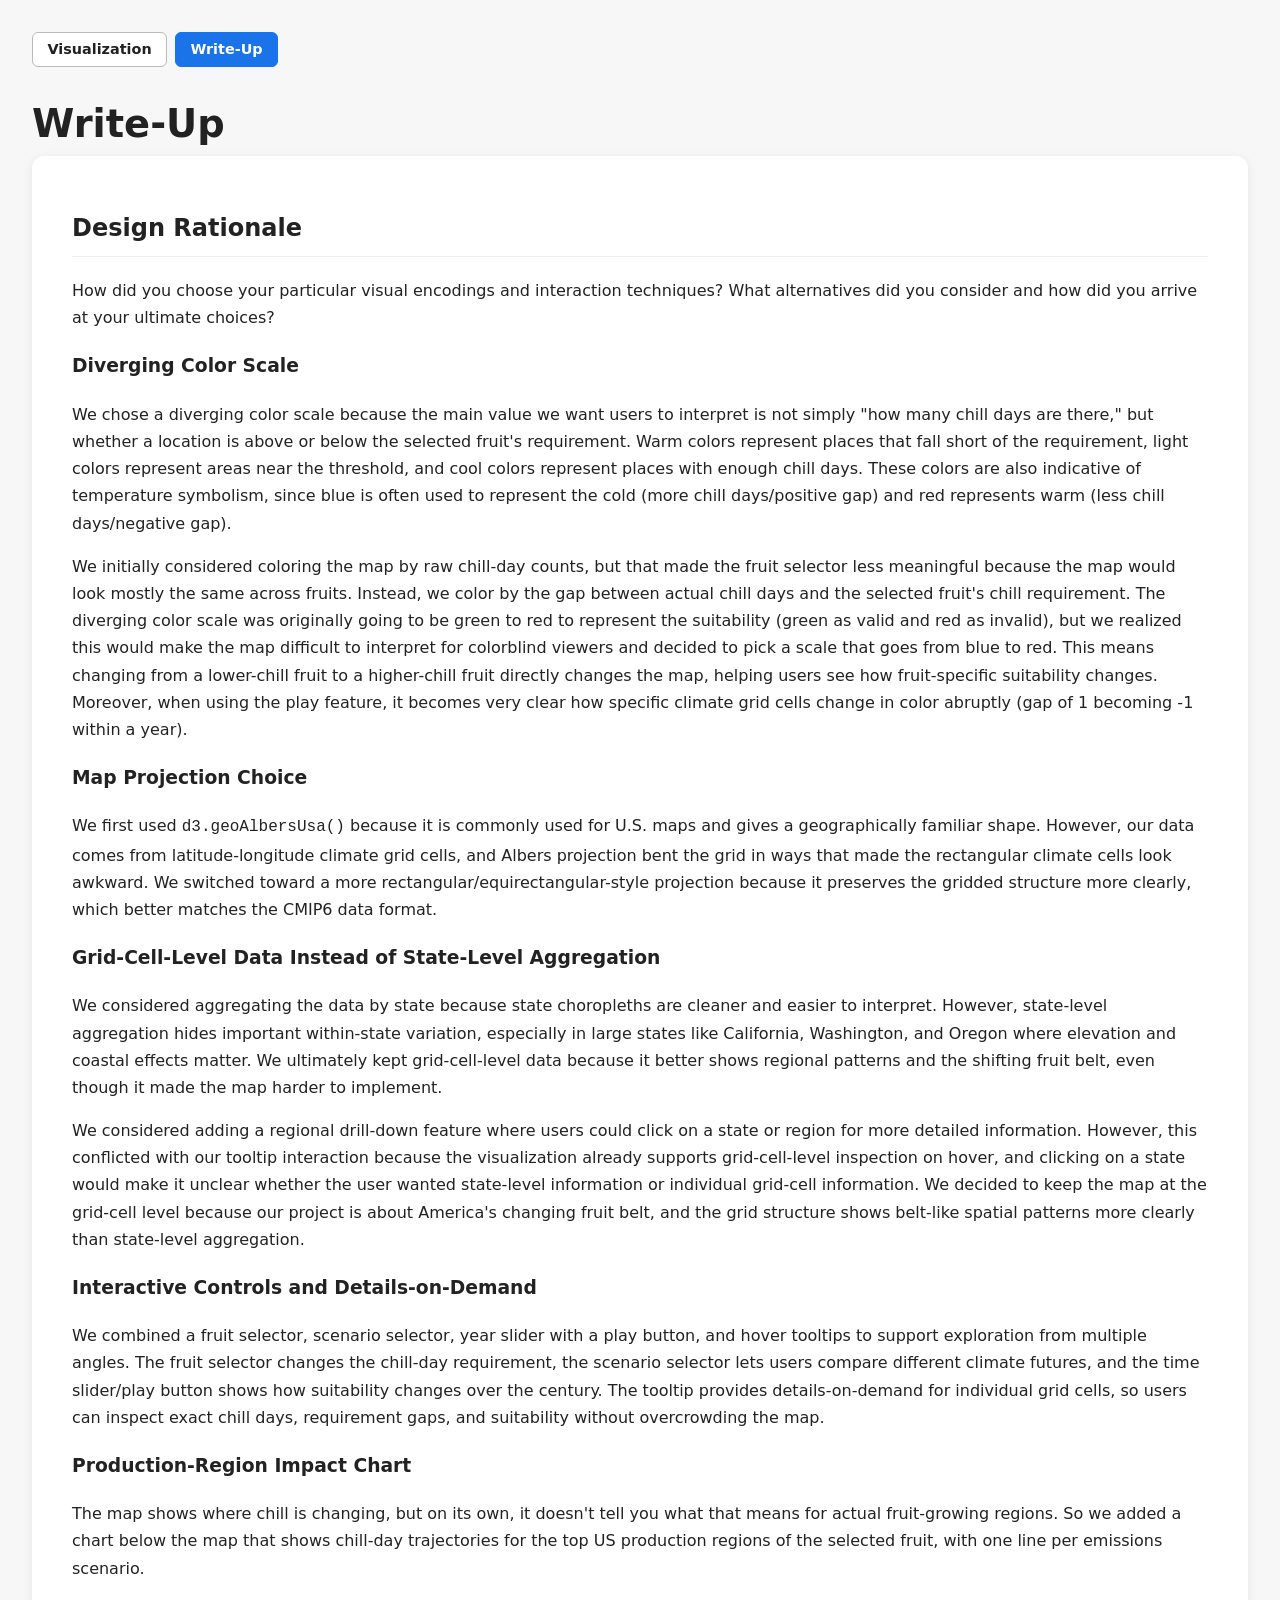
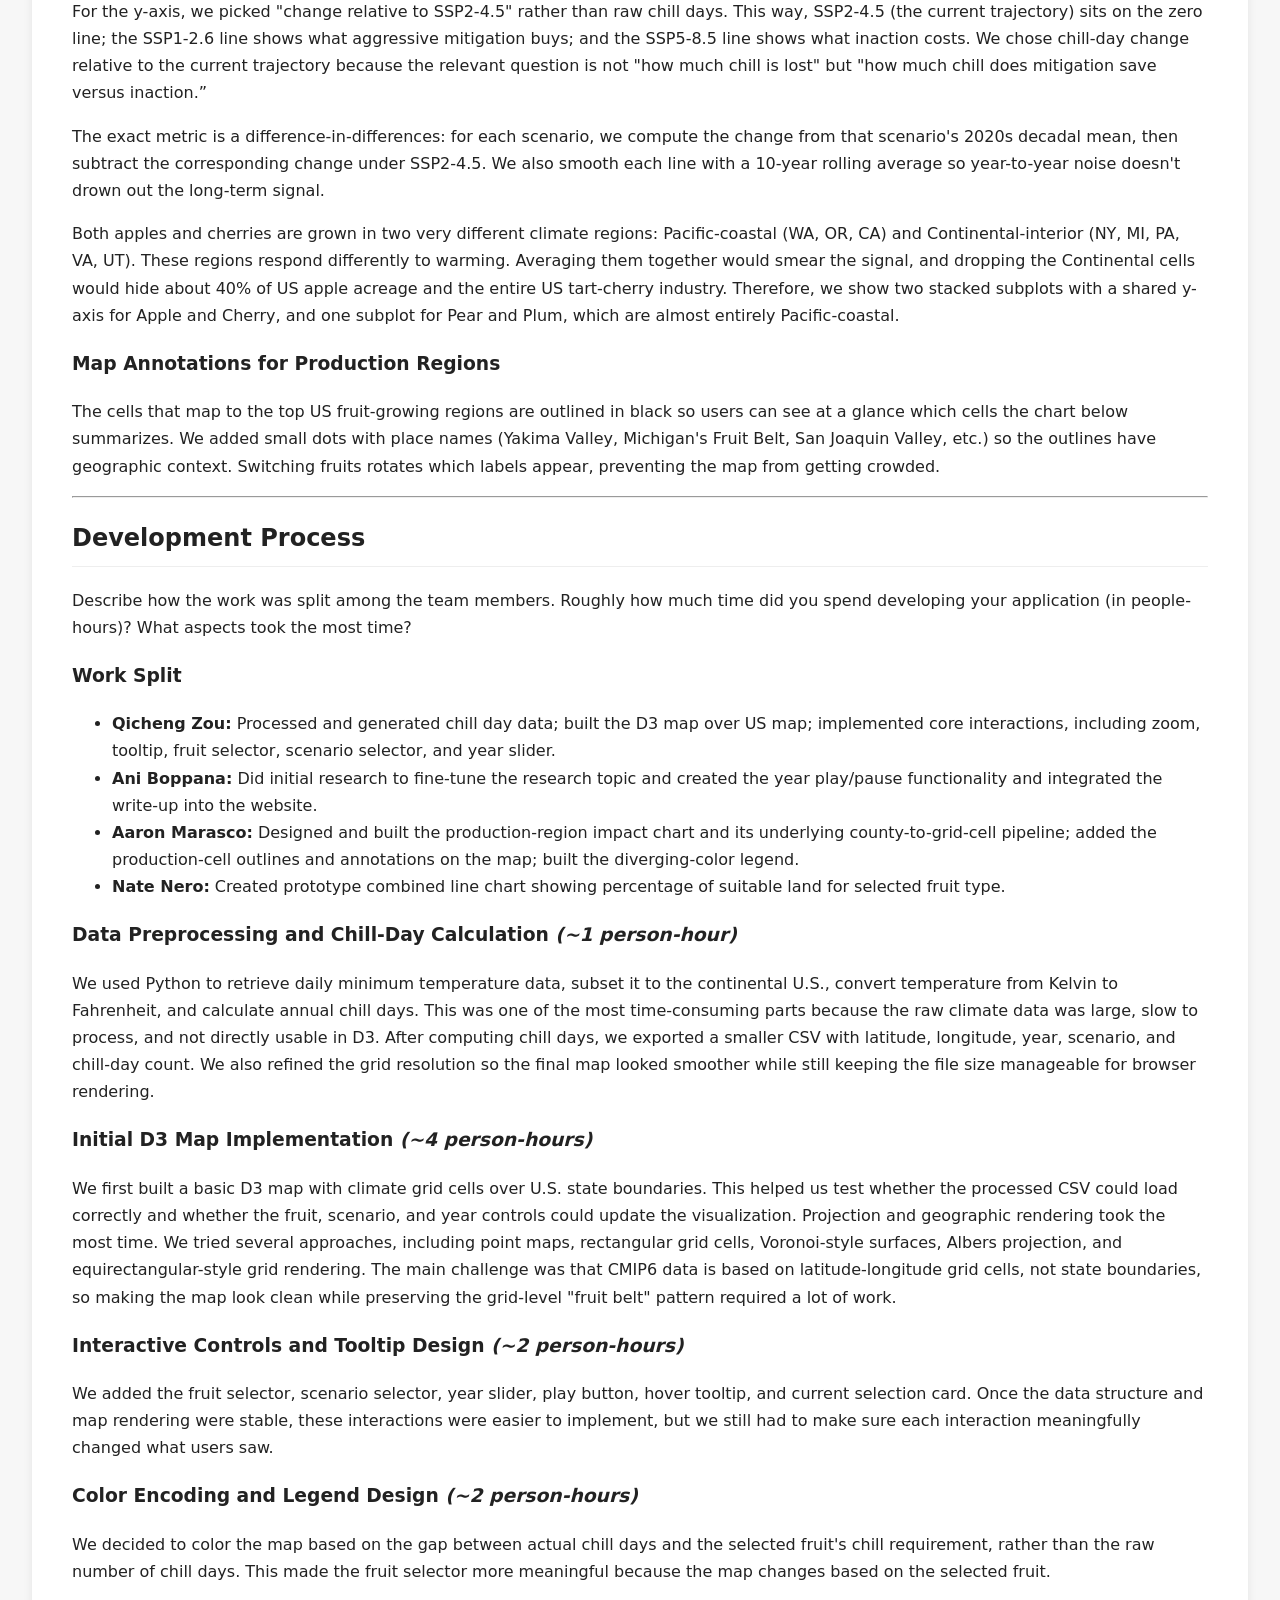
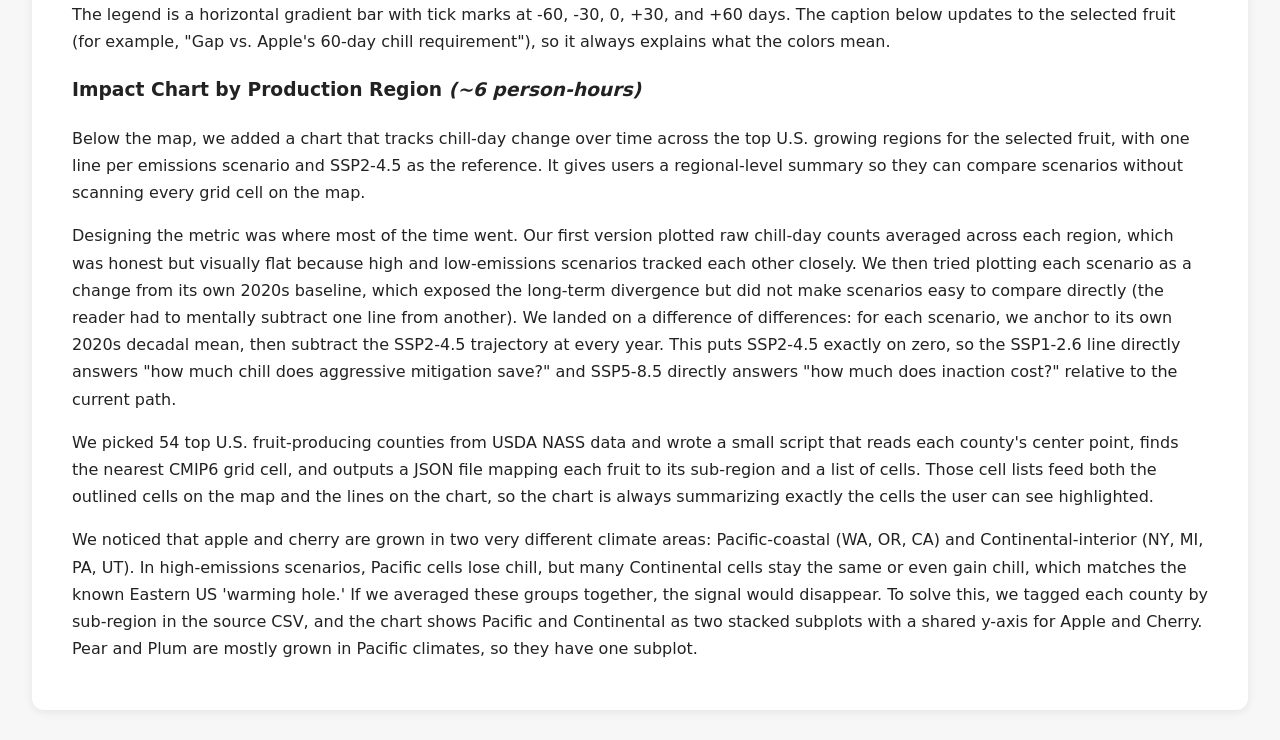
==== commit a1c1c7f4: "aaron-updated writeup.html minor correction" ====
--- a/writeup.html
+++ b/writeup.html
@@ -46,7 +46,7 @@
   <p>The map shows where chill is changing, but on its own, it doesn't tell you what that means for actual fruit-growing regions. So we added a chart below the map that shows chill-day trajectories for the top US production regions of the selected fruit, with one line per emissions scenario.</p>
   <p>For the y-axis, we picked "change relative to SSP2-4.5" rather than raw chill days. This way, SSP2-4.5 (the current trajectory) sits on the zero line; the SSP1-2.6 line shows what aggressive mitigation buys; and the SSP5-8.5 line shows what inaction costs. We chose chill-day change relative to the current trajectory because the relevant question is not "how much chill is lost" but "how much chill does mitigation save versus inaction.&rdquo;</p>
   <p>The exact metric is a difference-in-differences: for each scenario, we compute the change from that scenario's 2020s decadal mean, then subtract the corresponding change under SSP2-4.5. We also smooth each line with a 10-year rolling average so year-to-year noise doesn't drown out the long-term signal.</p>
-  <p>Apple and Cherry are grown in two very different climate regions: Pacific-coastal (WA, OR, CA) and Continental-interior (NY, MI, PA, VA, UT). These regions respond differently to warming. Averaging them together would smear the signal, and dropping the Continental cells would hide about 40% of US apple acreage and the entire US tart-cherry industry. Therefore, we show two stacked subplots with a shared y-axis for Apple and Cherry, and one subplot for Pear and Plum, which are almost entirely Pacific-coastal.</p>
+  <p>Both apples and cherries are grown in two very different climate regions: Pacific-coastal (WA, OR, CA) and Continental-interior (NY, MI, PA, VA, UT). These regions respond differently to warming. Averaging them together would smear the signal, and dropping the Continental cells would hide about 40% of US apple acreage and the entire US tart-cherry industry. Therefore, we show two stacked subplots with a shared y-axis for Apple and Cherry, and one subplot for Pear and Plum, which are almost entirely Pacific-coastal.</p>
 
   <h3>Map Annotations for Production Regions</h3>
   <p>The cells that map to the top US fruit-growing regions are outlined in black so users can see at a glance which cells the chart below summarizes. We added small dots with place names (Yakima Valley, Michigan's Fruit Belt, San Joaquin Valley, etc.) so the outlines have geographic context. Switching fruits rotates which labels appear, preventing the map from getting crowded.</p>
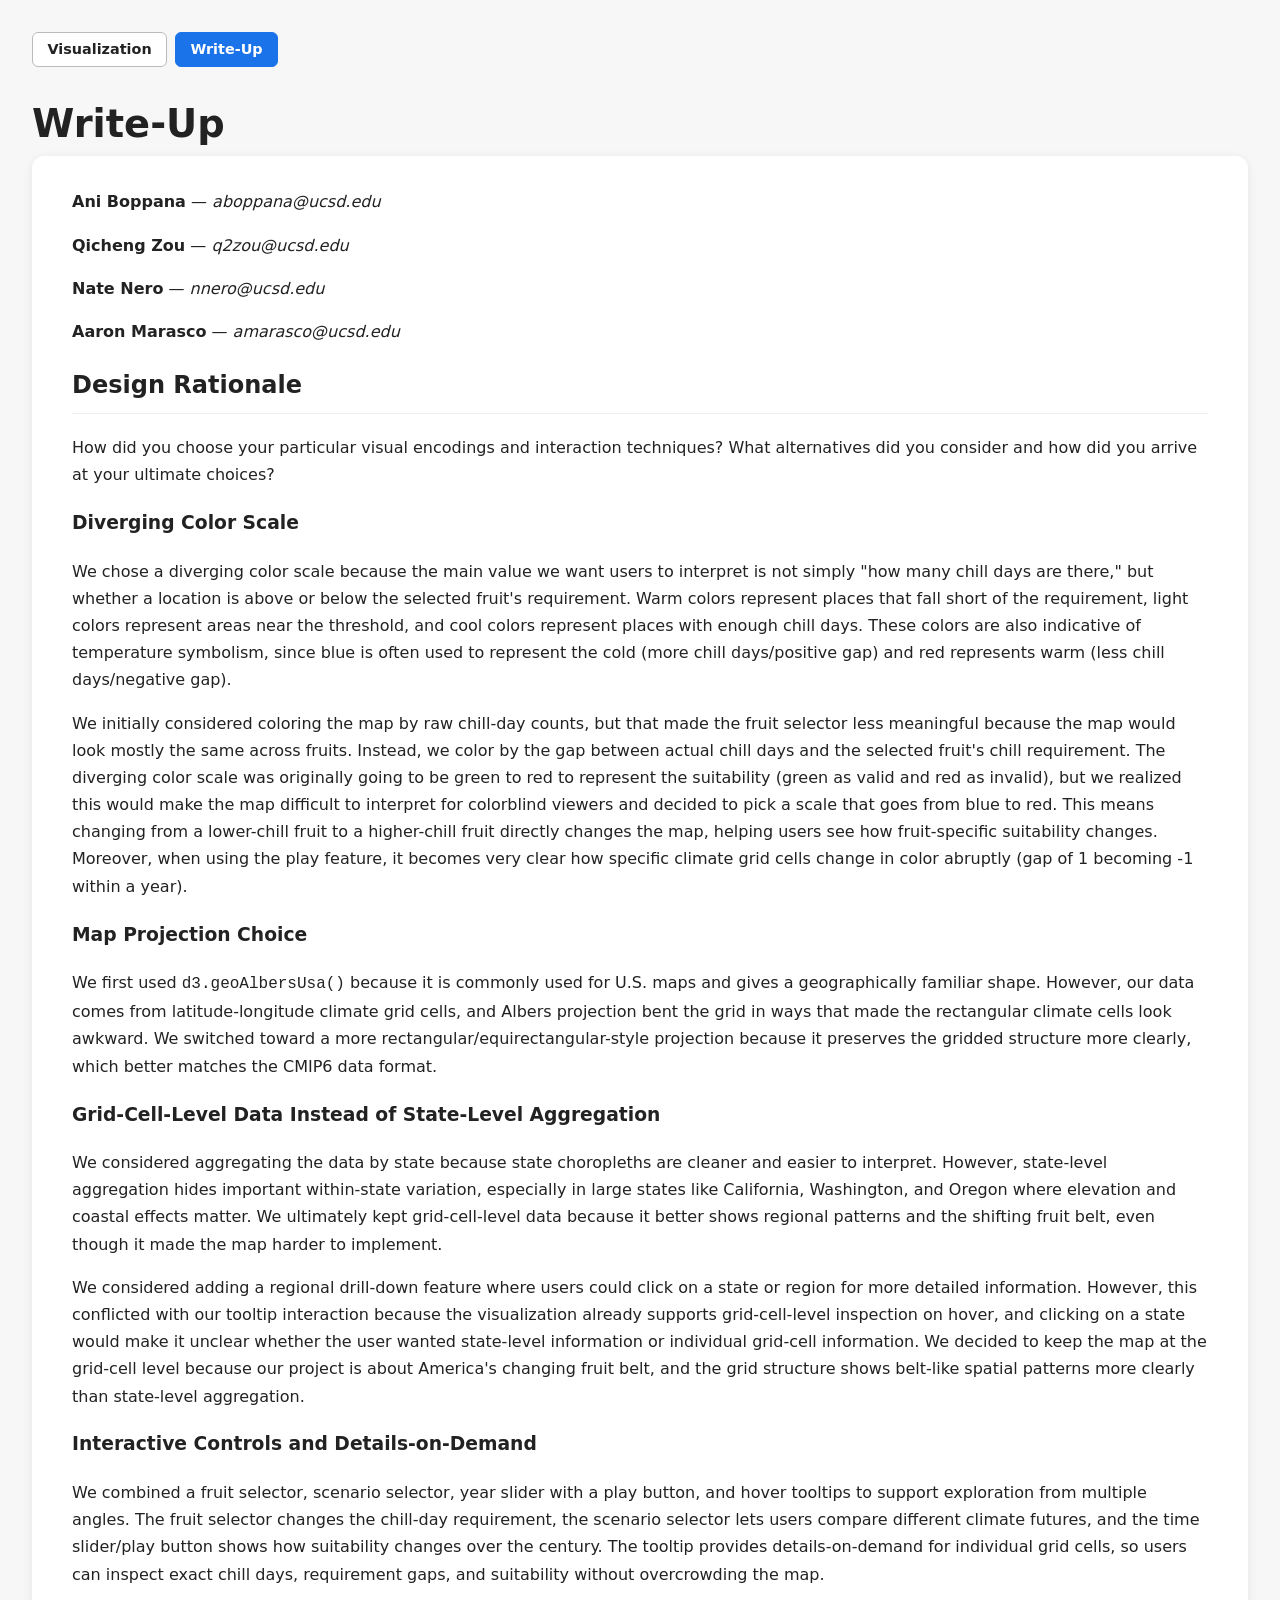
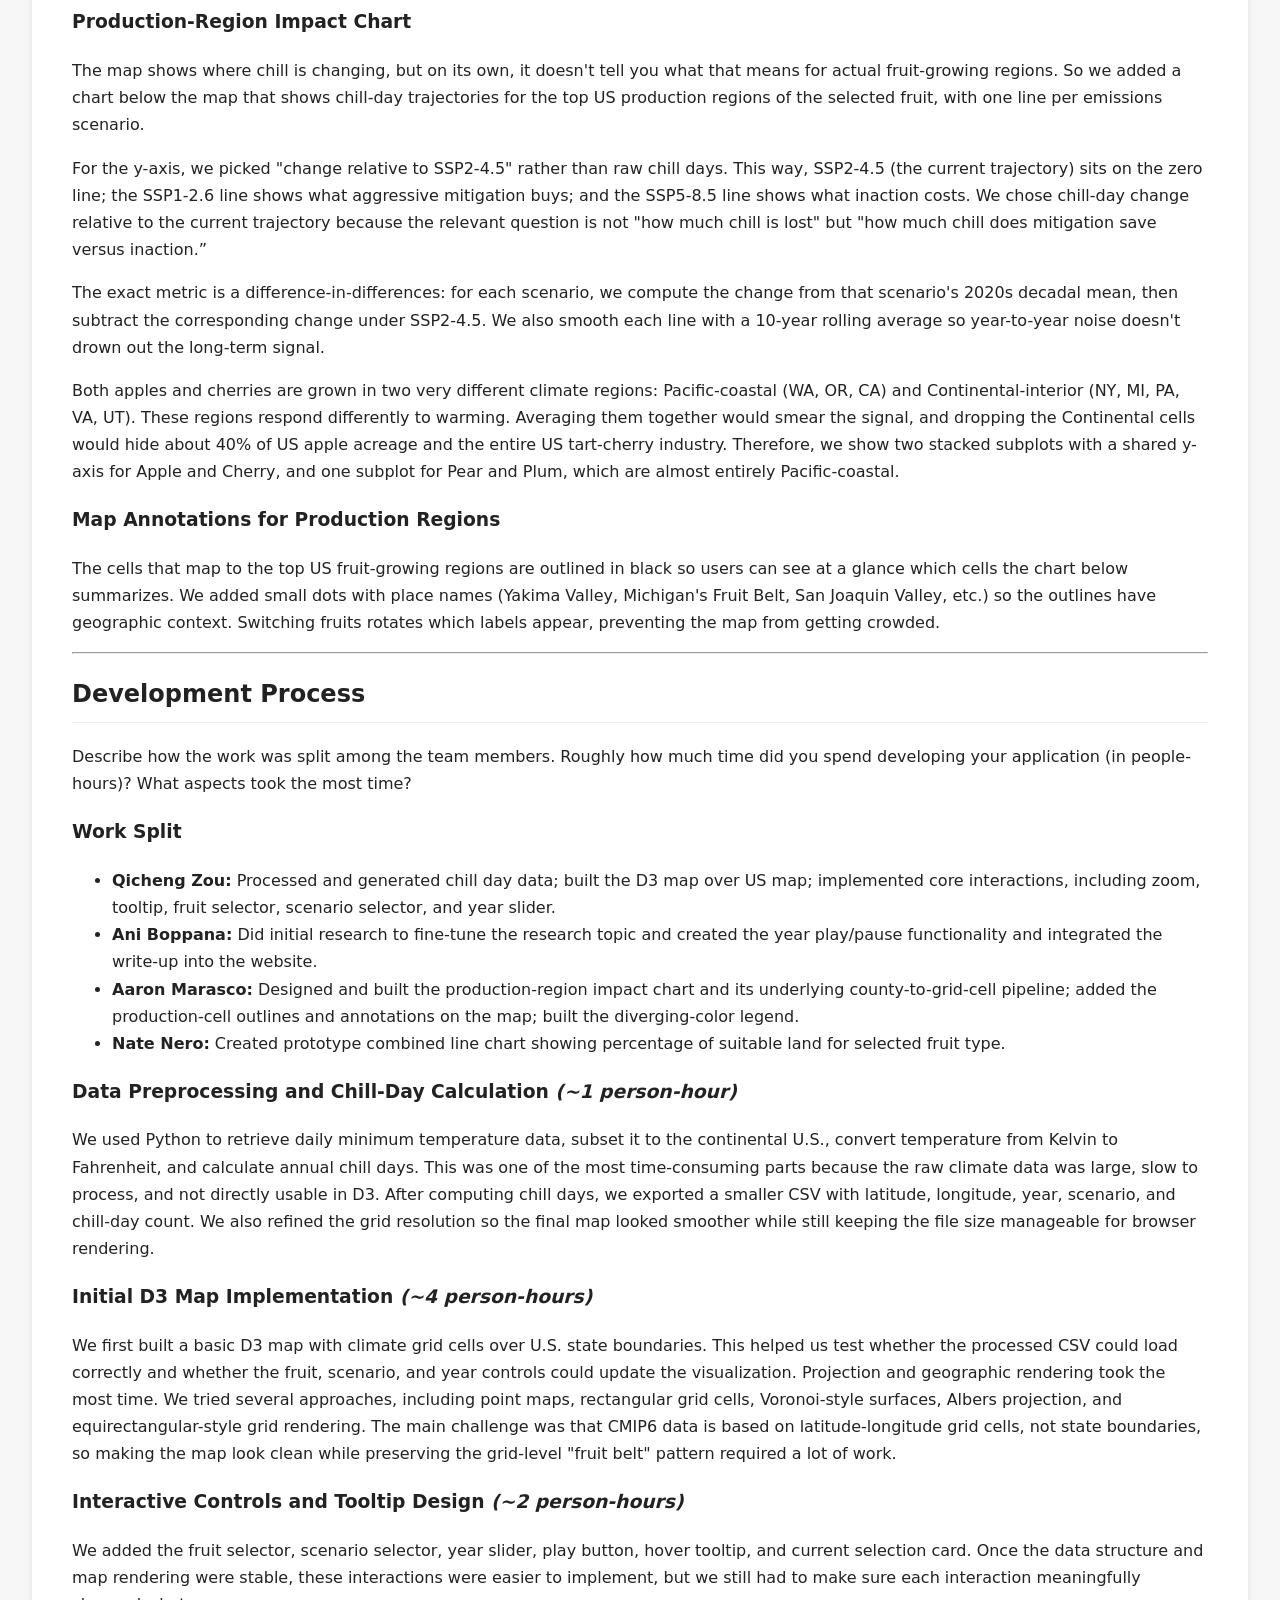
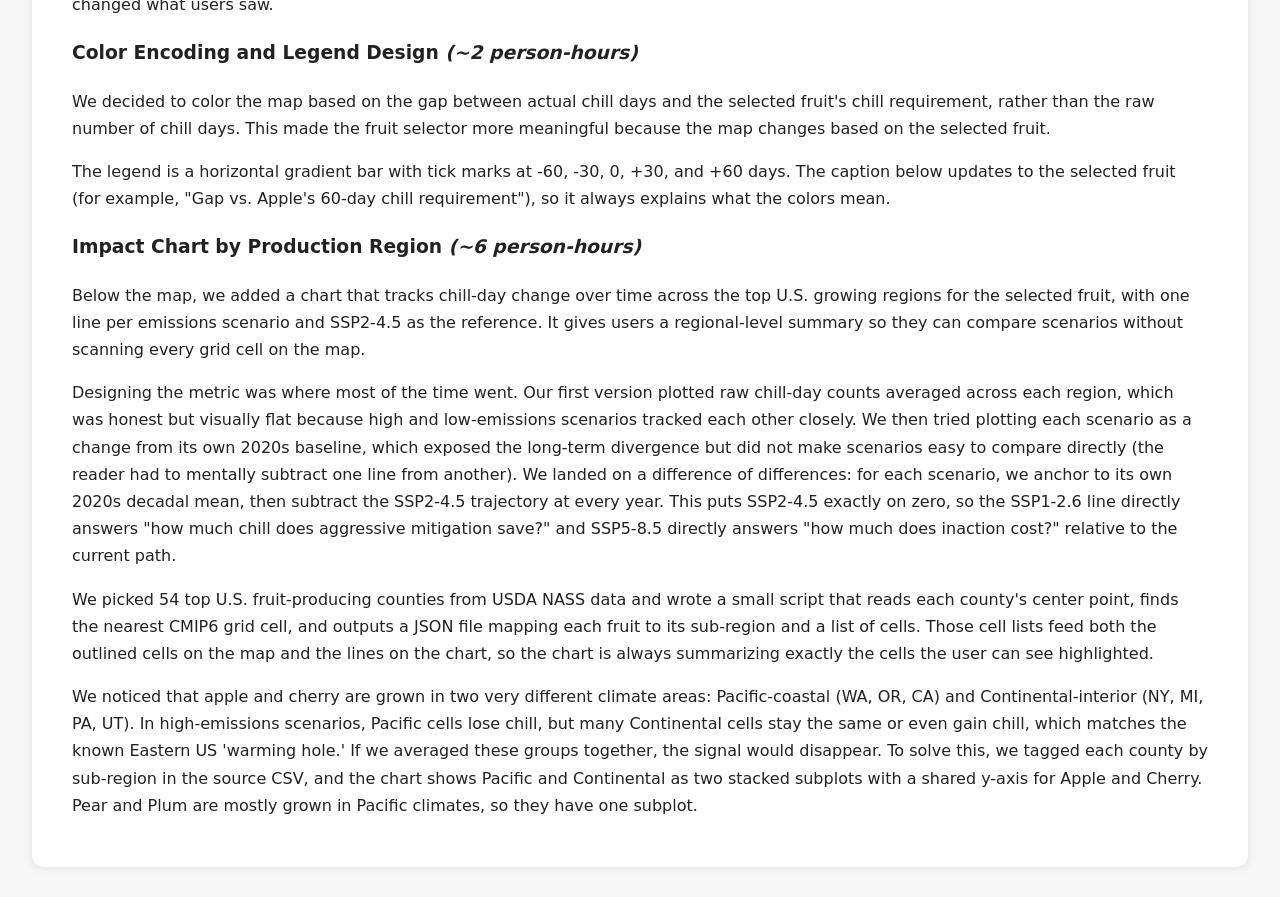
==== commit e5d07010: "added names and emails" ====
--- a/writeup.html
+++ b/writeup.html
@@ -24,6 +24,11 @@
     <h1>Write-Up</h1>
     <div id="writeup-card">
       <div id="writeup-body">
+
+  <p><strong>Ani Boppana</strong> &mdash; <em>aboppana@ucsd.edu</em></p>
+  <p><strong>Qicheng Zou</strong> &mdash; <em>q2zou@ucsd.edu</em></p>
+  <p><strong>Nate Nero</strong> &mdash; <em>nnero@ucsd.edu</em></p>
+  <p><strong>Aaron Marasco</strong> &mdash; <em>amarasco@ucsd.edu</em></p>
 
   <h2>Design Rationale</h2>
   <p>How did you choose your particular visual encodings and interaction techniques? What alternatives did you consider and how did you arrive at your ultimate choices?</p>
